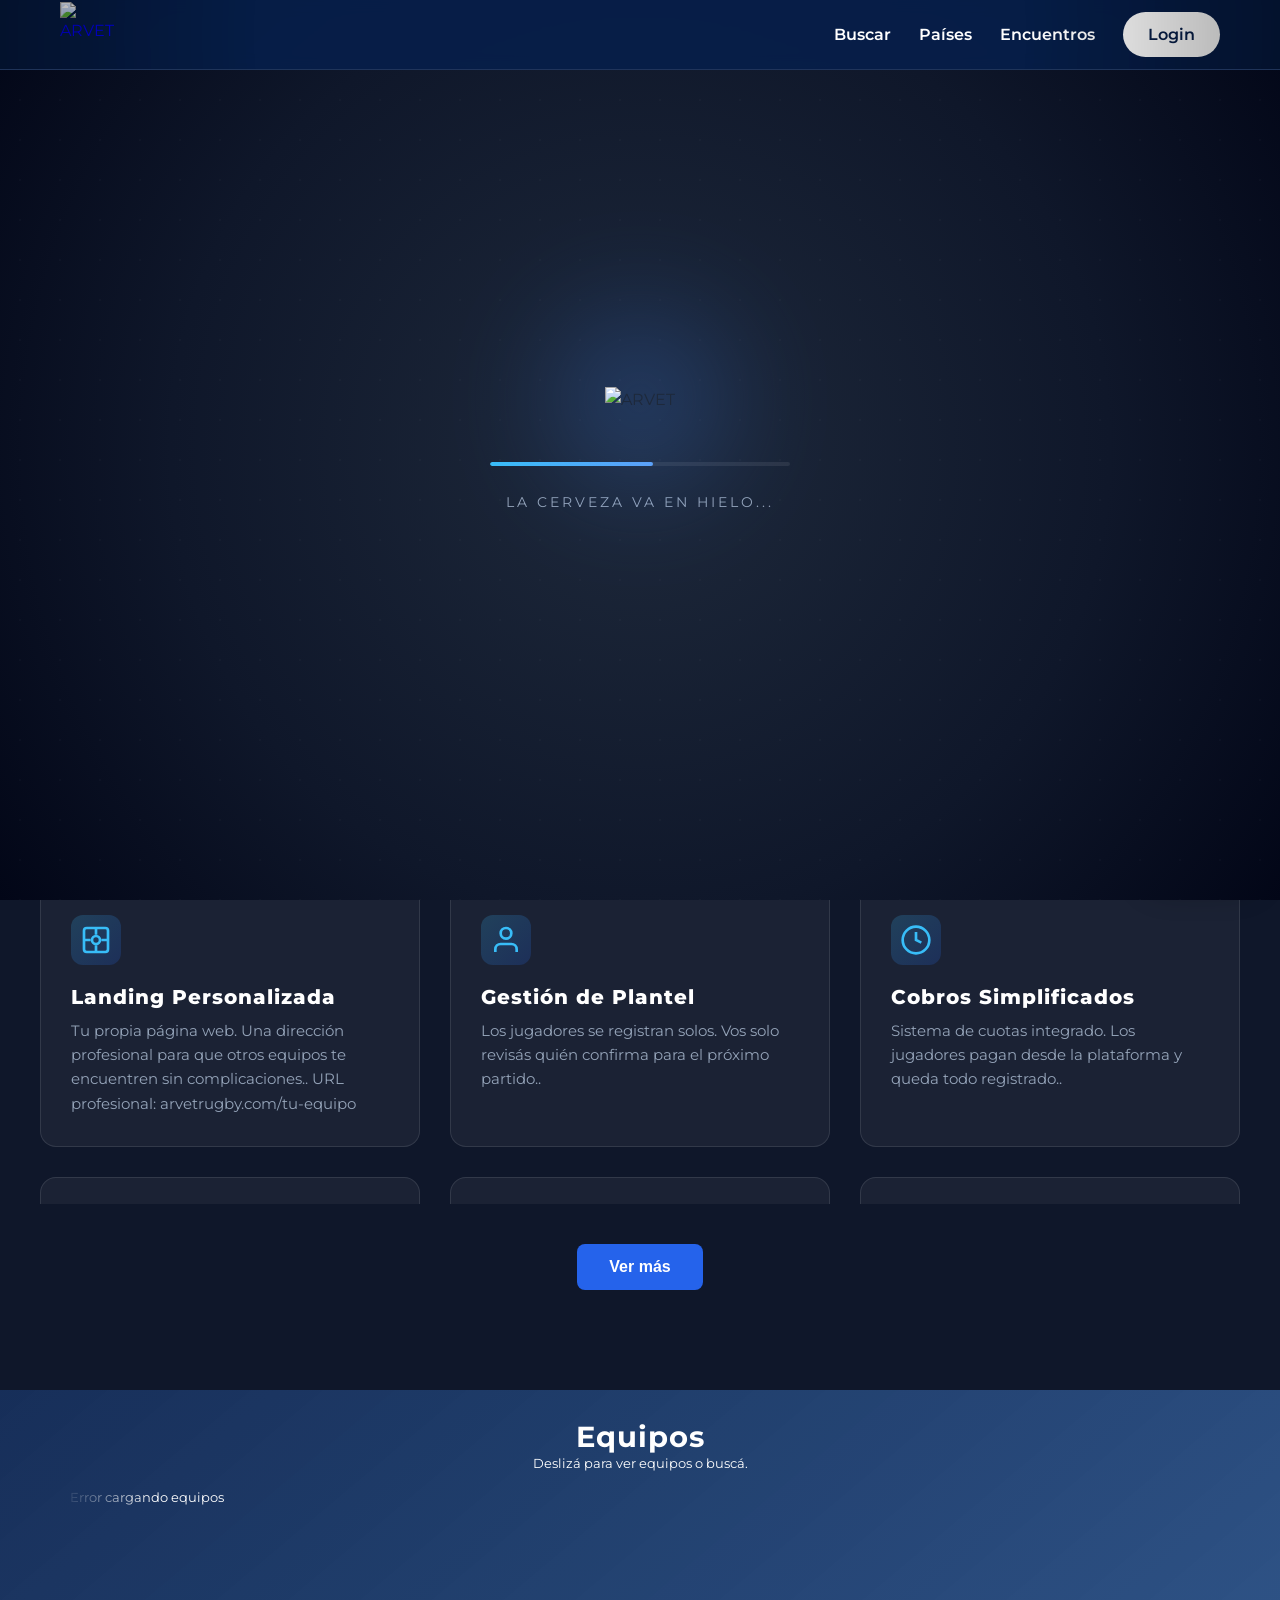
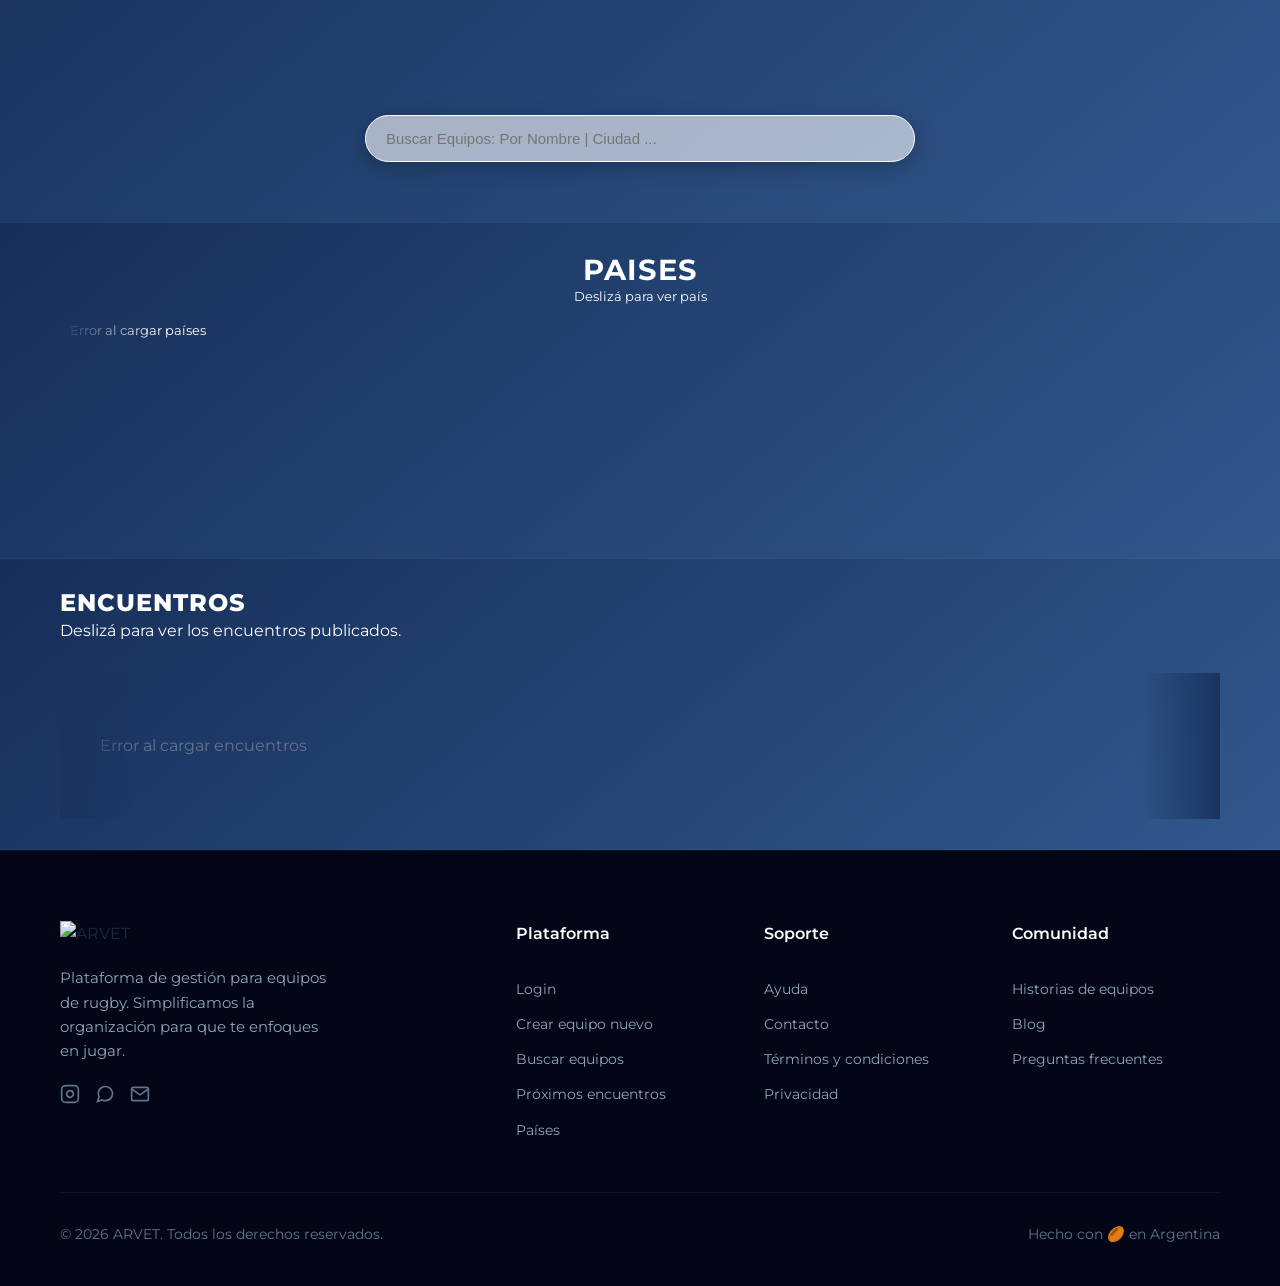
==== index.html @ d2e0e2ad "Update index.html" ====
<!DOCTYPE html>
<html lang="es">
<head>
    <meta charset="UTF-8">
    <meta name="viewport" content="width=device-width, initial-scale=1.0">
    
    <!-- SEO Básico -->
    <title>ARVET - Gestión Deportiva para Equipos de Rugby | Veteranos & Amateur</title>
    <meta name="description" content="Plataforma gratuita para gestionar equipos de rugby veteranos y amateur. Organizá tu plantel, cobrá cuotas, publicá encuentros y conectá con otros equipos. Creado por rugbiers, para rugbiers.">
    <meta name="keywords" content="rugby, equipos rugby, rugby veteranos, gestión deportiva, organización equipos, rugby amateur, ARVET, rugby argentina">
    <meta name="author" content="ARVET">
    <meta name="robots" content="index, follow">
    <link rel="canonical" href="https://arvetrugby.com/">
    
    <!-- Favicon -->
    <link rel="icon" type="image/png" href="images/ARVET.png">
    <link rel="apple-touch-icon" href="images/ARVET.png">
    
    <!-- Open Graph / WhatsApp / Facebook -->
    <meta property="og:type" content="website">
    <meta property="og:url" content="https://arvetrugby.com/">
    <meta property="og:title" content="ARVET - Gestión Deportiva para Equipos de Rugby">
    <meta property="og:description" content="Plataforma gratuita para gestionar equipos de rugby veteranos y amateur. Organizá tu plantel, cobrá cuotas, publicá encuentros y conectá con otros equipos.">
    <meta property="og:image" content="https://arvetrugby.com/images/ARVET.png">
    <meta property="og:image:width" content="1200">
    <meta property="og:image:height" content="630">
    <meta property="og:image:alt" content="Logo ARVET - Plataforma de gestión deportiva">
    <meta property="og:site_name" content="ARVET">
    <meta property="og:locale" content="es_AR">
    
    <!-- Twitter Card -->
    <meta name="twitter:card" content="summary_large_image">
    <meta name="twitter:url" content="https://arvetrugby.com/">
    <meta name="twitter:title" content="ARVET - Gestión Deportiva para Equipos de Rugby">
    <meta name="twitter:description" content="Plataforma gratuita para gestionar equipos de rugby veteranos y amateur. Organizá tu plantel, cobrá cuotas, publicá encuentros.">
    <meta name="twitter:image" content="https://arvetrugby.com/images/ARVET.png">
    
    <!-- WhatsApp específico (usa Open Graph) -->
    <meta property="og:image:secure_url" content="https://arvetrugby.com/images/ARVET.png">
    
    <!-- Fonts -->
    <link rel="preconnect" href="https://fonts.googleapis.com">
    <link rel="preconnect" href="https://fonts.gstatic.com" crossorigin>
    <link href="https://fonts.googleapis.com/css2?family=Georama:wdth,wght@75..100,400;75..100,600;75..100,700;75..100,800&display=swap" rel="stylesheet">
    <link href="https://fonts.googleapis.com/css2?family=Montserrat:ital,wght@0,100..900;1,100..900&display=swap" rel="stylesheet">
    
    <!-- Styles -->
    <link rel="stylesheet" href="css/styles.css">
    
    <!-- Structured Data / Schema.org para SEO -->
    <script type="application/ld+json">
    {
        "@context": "https://schema.org",
        "@type": "WebSite",
        "name": "ARVET",
        "url": "https://arvetrugby.com/",
        "description": "Plataforma de gestión deportiva para equipos de rugby veteranos y amateur",
        "potentialAction": {
            "@type": "SearchAction",
            "target": "https://arvetrugby.com/?search={search_term_string}",
            "query-input": "required name=search_term_string"
        }
    }
    </script>
    
    <script type="application/ld+json">
    {
        "@context": "https://schema.org",
        "@type": "Organization",
        "name": "ARVET",
        "url": "https://arvetrugby.com/",
        "logo": "https://arvetrugby.com/images/ARVET.png",
        "description": "Plataforma gratuita para gestionar equipos de rugby veteranos y amateur",
        "sameAs": [
            "https://instagram.com/arvet_argentina"
        ],
        "contactPoint": {
            "@type": "ContactPoint",
            "telephone": "+54-294-469-6448",
            "contactType": "customer support",
            "availableLanguage": "Spanish"
        }
    }
    </script>
    <!-- LOADING SCREEN -->
    <div id="loadingScreen" style="
        position:fixed;
        top:0;
        left:0;
        width:100%;
        height:100%;
        background: radial-gradient(circle at center,#1e293b 0%,#0f172a 60%,#020617 100%);
        display:flex;
        flex-direction:column;
        align-items:center;
        justify-content:center;
        z-index:9999;
        overflow:hidden;
        transition:opacity .6s ease, visibility .6s ease;
    ">
        <div class="loading-particles"></div>
        <div style="position:relative;margin-bottom:50px;">
            <img id="loadingLogo" src="images/ARVET.png" alt="ARVET" style="
                width:200px;
                height:auto;
                position:relative;
                z-index:2;
                opacity:0;
                animation:logoFloat 4s ease-in-out infinite 1.4s;
            ">
            <div class="logo-glow"></div>
        </div>
        <div style="
            width:300px;
            height:4px;
            background:rgba(255,255,255,0.08);
            border-radius:10px;
            overflow:hidden;
            margin-bottom:25px;
        ">
            <div id="progressBar" style="
                width:0%;
                height:100%;
                background:linear-gradient(90deg,#38bdf8,#60a5fa,#38bdf8);
                background-size:200% 100%;
                border-radius:10px;
                animation:progressGlow 2s linear infinite;
                transition:width .4s ease;
            "></div>
        </div>
        <p id="loadingText" style="
            color:#94a3b8;
            font-size:14px;
            letter-spacing:3px;
            text-transform:uppercase;
            margin:0;
            animation:textPulse 2s ease-in-out infinite;
        ">Alistando los botines...</p>
    </div>
<style>
    /* ===== ANIMACIONES LOADING (mantener igual) ===== */
    .loading-particles {
        position:absolute;
        width:100%;
        height:100%;
        background-image: radial-gradient(rgba(255,255,255,0.05) 1px, transparent 1px);
        background-size:40px 40px;
        animation:particlesMove 20s linear infinite;
        opacity:.4;
    }
    .logo-glow {
        position:absolute;
        top:50%;
        left:50%;
        transform:translate(-50%,-50%);
        width:220px;
        height:220px;
        background:radial-gradient(circle,#3b82f6 0%,transparent 70%);
        filter:blur(60px);
        opacity:.45;
        animation:glowPulse 3s ease-in-out infinite;
    }
    @keyframes logoIntro {
        0% { opacity:0; transform:scale(.6); filter:blur(10px); }
        60% { opacity:1; transform:scale(1.05); filter:blur(0); }
        100% { transform:scale(1); }
    }
    @keyframes logoFloat {
        0%,100% { transform:translateY(0) }
        50% { transform:translateY(-8px) }
    }
    @keyframes glowPulse {
        0%,100% { opacity:.35; transform:translate(-50%,-50%) scale(1) }
        50% { opacity:.65; transform:translate(-50%,-50%) scale(1.1) }
    }
    @keyframes progressGlow {
        0% { background-position:200% 0 }
        100% { background-position:-200% 0 }
    }
    @keyframes textPulse {
        0%,100% { opacity:.6 }
        50% { opacity:1 }
    }
    @keyframes particlesMove {
        0% { transform:translateY(0) }
        100% { transform:translateY(-200px) }
    }
    .loading-hidden {
        opacity:0!important;
        visibility:hidden!important;
        pointer-events:none;
    }
    @media(max-width:768px) {
        #loadingLogo { width:160px!important; }
        .logo-glow { width:180px; height:180px; }
    }


          
    /* ===== HERO CONTAINER (solo el layout, sin tocar el fondo) ===== */
    .hero-container {
        position: relative;
        z-index: 2;
        max-width: 1200px;
        margin: 0 auto;
        padding: 20px 20px;
        display: grid;
        grid-template-columns: 1fr 1fr;
        gap: 60px;
        align-items: center;
    }
    
    .hero {
        padding: 0px 0 !important; 
    }

    /* ===== CONTENIDO DEL HERO ===== */
    .hero-content h1 {
        font-size: 3.5rem;
        font-weight: 800;
        line-height: 1.1;
        margin-bottom: 20px;
        color: #fff;
    }
    .hero-content h1 span {
        color: #38bdf8;
        display: block;
    }
    .hero-subtitle {
        font-size: 1.01rem;
        color: #94a3b8;
        margin-bottom: 30px;
        line-height: 1.6;
    }
    .hero-badge {
        display: inline-flex;
        align-items: center;
        gap: 8px;
        background: rgba(56, 189, 248, 0.1);
        border: 1px solid rgba(56, 189, 248, 0.3);
        color: #38bdf8;
        padding: 8px 16px;
        border-radius: 50px;
        font-size: 0.875rem;
        font-weight: 600;
        margin-bottom: 30px;
    }
    .hero-cta {
        display: flex;
        gap: 15px;
        flex-wrap: wrap;
        margin-bottom: 40px;
    }
    .btn-primary-large {
        background: linear-gradient(135deg, #38bdf8 0%, #2563eb 100%);
        color: white;
        padding: 16px 32px;
        border-radius: 12px;
        font-weight: 700;
        font-size: 1.1rem;
        text-decoration: none;
        display: inline-flex;
        align-items: center;
        gap: 10px;
        transition: all 0.3s ease;
        box-shadow: 0 10px 30px rgba(56, 189, 248, 0.3);
    }
    .btn-primary-large:hover {
        transform: translateY(-2px);
        box-shadow: 0 15px 40px rgba(56, 189, 248, 0.4);
    }
    .btn-secondary-large {
        background: rgba(255, 255, 255, 0.1);
        color: white;
        padding: 16px 32px;
        border-radius: 12px;
        font-weight: 600;
        font-size: 1.1rem;
        text-decoration: none;
        display: inline-flex;
        align-items: center;
        gap: 10px;
        border: 1px solid rgba(255, 255, 255, 0.2);
        transition: all 0.3s ease;
    }
    .btn-secondary-large:hover {
        background: rgba(255, 255, 255, 0.2);
        border-color: rgba(255, 255, 255, 0.3);
    }
    .hero-trust {
        display: flex;
        align-items: center;
        gap: 20px;
        color: #cbd5e1;
        font-size: 0.9rem;
    }

    /* ===== PREVIEW CARD ===== */
    .hero-preview {
        position: relative;
    }
    .preview-card {
        background: rgba(255, 255, 255, 0.1);
        backdrop-filter: blur(10px);
        border: 1px solid rgba(255, 255, 255, 0.2);
        border-radius: 20px;
        padding: 30px;
        transform: perspective(1000px) rotateY(-5deg) rotateX(5deg);
        transition: transform 0.3s ease;
    }
    .preview-card:hover {
        transform: perspective(1000px) rotateY(0deg) rotateX(0deg);
    }
    .preview-header {
        display: flex;
        align-items: center;
        gap: 15px;
        margin-bottom: 25px;
        padding-bottom: 20px;
        border-bottom: 1px solid rgba(255, 255, 255, 0.1);
    }
    .preview-logo {
        width: 60px;
        height: 60px;
        background: linear-gradient(135deg, #38bdf8 0%, #2563eb 100%);
        border-radius: 12px;
        display: flex;
        align-items: center;
        justify-content: center;
        color: white;
        font-weight: 800;
        font-size: 1.5rem;
    }
    .preview-title h3 {
        color: white;
        margin: 0;
        font-size: 1.2rem;
    }
    .preview-title p {
        color: #94a3b8;
        margin: 5px 0 0 0;
        font-size: 0.9rem;
    }
    .preview-features {
        display: flex;
        flex-direction: column;
        gap: 12px;
    }
    .preview-feature {
        display: flex;
        align-items: center;
        gap: 12px;
        color: #e2e8f0;
        font-size: 0.95rem;
    }
    .feature-icon {
        width: 24px;
        height: 24px;
        background: rgba(56, 189, 248, 0.2);
        border-radius: 6px;
        display: flex;
        align-items: center;
        justify-content: center;
        color: #38bdf8;
        font-size: 0.8rem;
    }
    .preview-url {
        margin-top: 20px;
        padding: 12px;
        background: rgba(0, 0, 0, 0.3);
        border-radius: 8px;
        font-family: monospace;
        color: #38bdf8;
        font-size: 0.85rem;
        text-align: center;
    }

    /* ===== FEATURES SECTION ===== */
    .features-section {
        background: #0f172a;
        padding: 100px 20px;
    }
    .features-container {
        max-width: 1200px;
        margin: 0 auto;
    }
    .section-header {
        text-align: center;
        margin-bottom: 60px;
    }
    .section-header h2 {
        color: white;
        font-size: 2.5rem;
        margin-bottom: 15px;
    }
    .section-header p {
        color: #94a3b8;
        font-size: 1.2rem;
        max-width: 600px;
        margin: 0 auto;
    }
    
    /* ===== FEATURES GRID CON EXPANSIÓN ===== */
    .features-grid {
        display: grid;
        grid-template-columns: repeat(auto-fit, minmax(300px, 1fr));
        gap: 30px;
        
        /* Inicia colapsado */
        max-height: 320px; /* Muestra solo 1 fila aprox */
        overflow: hidden;
        opacity: 1;
        
        transition: max-height 0.6s ease, padding 0.3s ease, margin 0.3s ease;
    }

    /* CUANDO ESTÁ ABIERTO */
    .features-grid.open {
        max-height: 1200px; /* Suficiente para mostrar todo */
    }

    .feature-card {
        background: rgba(255, 255, 255, 0.05);
        border: 1px solid rgba(255, 255, 255, 0.1);
        border-radius: 16px;
        padding: 30px;
        transition: all 0.3s ease;
    }
    .feature-card:hover {
        background: rgba(255, 255, 255, 0.08);
        border-color: rgba(56, 189, 248, 0.3);
        transform: translateY(-5px);
    }
    .feature-card-icon {
        width: 50px;
        height: 50px;
        background: linear-gradient(135deg, rgba(56, 189, 248, 0.2) 0%, rgba(37, 99, 235, 0.2) 100%);
        border-radius: 12px;
        display: flex;
        align-items: center;
        justify-content: center;
        font-size: 1.5rem;
        margin-bottom: 20px;
    }
    .feature-card h3 {
        color: white;
        margin: 0 0 10px 0;
        font-size: 1.25rem;
    }
    .feature-card p {
        color: #94a3b8;
        margin: 0;
        line-height: 1.6;
        font-size: 0.95rem;
    }

    /* ===== BOTÓN TOGGLE ===== */
    .features-toggle {
        text-align: center;
        margin-top: 40px;
    }

    #toggleFeatures {
        background: #2563eb;
        color: white;
        border: none;
        padding: 14px 32px;
        border-radius: 8px;
        cursor: pointer;
        font-weight: 600;
        font-size: 1rem;
        transition: all 0.25s ease;
    }

    #toggleFeatures:hover {
        transform: translateY(-2px);
        box-shadow: 0 8px 20px rgba(0, 0, 0, 0.15);
        background: #1d4ed8;
    }

    #toggleFeatures:active {
        transform: translateY(0);
        box-shadow: 0 3px 10px rgba(0, 0, 0, 0.15);
    }

    /* ===== RESPONSIVE ===== */
    @media (max-width: 968px) {
        .hero-container {
            grid-template-columns: 1fr;
            text-align: center;
            gap: 40px;
        }
        .hero-content h1 {
            font-size: 2.5rem;
        }
        .hero-cta {
            justify-content: center;
        }
        .hero-trust {
            justify-content: center;
        }
        .preview-card {
            transform: none;
            max-width: 400px;
            margin: 0 auto;
        }
        .features-grid {
            max-height: 640px; /* 2 filas en móvil */
        }
        .features-grid.open {
            max-height: 2000px;
        }
    }

    .feature-card-icon svg {
    width: 32px;
    height: 32px;
    stroke: #38bdf8;
}

    .equipos-slider,
.paises-slider {
    
    /* Scrollbar visible solo en desktop */
    scrollbar-width: thin;
    scrollbar-color: #007bff #f1f1f199;
}

/* Webkit scrollbar */
.equipos-slider::-webkit-scrollbar,
.paises-slider::-webkit-scrollbar {
    height: 8px;
}

.equipos-slider::-webkit-scrollbar-track,
.paises-slider::-webkit-scrollbar-track {
    background: #f1f1f1;
    border-radius: 4px;
}

.equipos-slider::-webkit-scrollbar-thumb,
.paises-slider::-webkit-scrollbar-thumb {
    background: #007bff;
    border-radius: 4px;
}

/* En móvil: scrollbar nativo del sistema */
@media (max-width: 768px) {
    .equipos-slider,
    .paises-slider {
        scrollbar-width: none;
    }
    
    .equipos-slider::-webkit-scrollbar,
    .paises-slider::-webkit-scrollbar {
        display: none;
    }
}

    .jugadores-badge {
    display: inline-flex;
    align-items: center;
    gap: 4px;
    background: rgba(0, 123, 255, 0.1);
    color: #007bff;
    padding: 4px 10px;
    border-radius: 0px;
    font-size: 12px;
    font-weight: 600;
    margin-top: 8px;
    transition: all 0.3s ease;
}

.jugadores-icono {
    font-size: 14px;
}

.jugadores-numero {
    font-weight: 700;
    min-width: 18px;
    text-align: center;
}

/* Variante: si querés que se vea más como un "chip" */
.equipo-card-slider .jugadores-badge {
    position: absolute;
    top: 45px;
    left: 0px;
    background: rgba(0, 0, 0, 0.1);
    color: white;
    backdrop-filter: blur(4px);
}

/* Animación al cargar */
@keyframes fadeIn {
    from { opacity: 0; transform: translateY(5px); }
    to { opacity: 1; transform: translateY(0); }
}

.jugadores-badge {
    animation: fadeIn 0.3s ease;
}
/* ===== BOTÓN STICKY ===== */
#btnCrearEquipoSticky {
    position: fixed;
    top: 70px;
    left: 0;
    right: 0;
    width: 100%;
    max-width: 100%;
    border-radius: 0;

    display: flex;
    justify-content: center;
    align-items: center;

    padding: 4px 20px;

    z-index: 100;
    transform: translateY(-100%);
    opacity: 0;
    transition: all 0.3s ease;

    box-shadow: 0 4px 20px rgba(56, 189, 248, 0.3);
}

/* Visible cuando hace scroll */
#btnCrearEquipoSticky.visible {
    transform: translateY(0);
    opacity: 1;
}

/* ===== CONTENIDO INTERNO (NUEVO) ===== */
.btn-content {
    display: flex;
    align-items: center;
    justify-content: center;
    gap: 10px;
    width: 100%;
    max-width: 320px;
}

/* Texto */
.btn-text {
    font-size: 0.95rem;
    font-weight: 600;
    white-space: nowrap;
}

/* Flecha */
.icono-flecha {
    display: flex;
    align-items: center;
    justify-content: center;
    height: 20px;
    animation: bounceRight 1.5s infinite;
}

.icono-flecha svg {
    width: 18px;
    height: 18px;
    display: block;
}

/* Animación más sutil */
@keyframes bounceRight {
    0%, 100% { transform: translateX(0); }
    50% { transform: translateX(3px); }
}

/* ===== HERO (IMPORTANTE: mantener esto) ===== */
.hero-cta #btnCrearEquipoSticky {
    position: relative;
    top: auto;
    left: auto;
    right: auto;
    width: auto;
    border-radius: 12px;
    transform: none;
    opacity: 1;
    box-shadow: 0 10px 30px rgba(56, 189, 248, 0.3);
}

/* Ocultar botón del hero cuando aparece sticky */
#btnCrearEquipoSticky.visible-en-hero {
    display: none;
}
    .footer {
    background: #020617;
    padding: 60px 20px 30px;
    border-top: 1px solid rgba(255, 255, 255, 0.05);
}

.footer-content {
    display: grid;
    grid-template-columns: 2fr 1fr 1fr 1fr;
    gap: 40px;
    max-width: 1200px;
    margin: 0 auto 50px;
}

.footer-brand img {
    height: 40px;
    margin-bottom: 20px;
}

.footer-brand p {
    color: #94a3b8;
    font-size: 0.95rem;
    line-height: 1.6;
    margin-bottom: 20px;
    max-width: 280px;
}

.footer-social {
    display: flex;
    gap: 15px;
}

.footer-social a {
    color: #64748b;
    transition: color 0.3s ease;
}

.footer-social a:hover {
    color: #38bdf8;
}

.footer-links h4 {
    color: white;
    font-size: 1rem;
    margin-bottom: 20px;
    font-weight: 600;
}

.footer-links {
    display: flex;
    flex-direction: column;
    gap: 12px;
}

.footer-links a {
    color: #94a3b8;
    text-decoration: none;
    font-size: 0.9rem;
    transition: color 0.3s ease;
}

.footer-links a:hover {
    color: #38bdf8;
}

.footer-bottom {
    border-top: 1px solid rgba(255, 255, 255, 0.05);
    padding-top: 30px;
    display: flex;
    justify-content: space-between;
    align-items: center;
    max-width: 1200px;
    margin: 0 auto;
}

.footer-bottom p {
    color: #64748b;
    font-size: 0.9rem;
}

.footer-made {
    display: flex;
    align-items: center;
    gap: 8px;
}

@media (max-width: 768px) {
    .footer-content {
        grid-template-columns: 1fr 1fr;
        gap: 30px;
    }
    
    .footer-brand {
        grid-column: 1 / -1;
    }
    
    .footer-bottom {
        flex-direction: column;
        gap: 10px;
        text-align: center;
    }
}

 
/* Wrapper con sombras - FUERA del slider, color del body */
.slider-wrapper {
    position: relative;
    margin-top: 30px;
}

.slider-wrapper::before,
.slider-wrapper::after {
    content: '';
    position: absolute;
    top: 0;
    bottom: 0;
    width: 80px;
    pointer-events: none;
    z-index: 10;
}

/* Color del fondo de la sección (#1a335f) */
.slider-wrapper::before {
    left: 0;
    background: linear-gradient(to right, #1a335f 0%, transparent 100%);
}

.slider-wrapper::after {
    right: 0;
    background: linear-gradient(to left, #1a335f 0%, transparent 100%);
}

/* Slider - igual que equipos/países */
.encuentros-slider {
    display: flex;
    gap: 20px;
    overflow-x: auto;
    scroll-snap-type: x mandatory;
    scroll-behavior: smooth;
    padding: 20px 0;
    scrollbar-width: thin;
    scrollbar-color: #007bff #f1f1f199;
}

.encuentros-slider::-webkit-scrollbar {
    height: 8px;
}

.encuentros-slider::-webkit-scrollbar-track {
    background: #1e293b;
    border-radius: 4px;
}

.encuentros-slider::-webkit-scrollbar-thumb {
    background: #38bdf8;
    border-radius: 4px;
}

/* Mobile */
@media (max-width: 768px) {
    .encuentros-slider {
        scrollbar-width: none;
        padding: 20px;
    }
    
    .encuentros-slider::-webkit-scrollbar {
        display: none;
    }
    
    .slider-wrapper::before,
    .slider-wrapper::after {
        width: 40px;
    }
}

/* Cards */
.encuentro-slide {
    flex: 0 0 auto;
    scroll-snap-align: start;
    width: 260px;
    border-radius: 16px;
    overflow: hidden;
    cursor: pointer;
    transition: transform 0.3s ease;
    background: #1e293b;
}

.encuentro-slide:hover {
    transform: translateY(-5px);
}

.encuentro-slide img {
    width: 100%;
    height: auto;
  
    object-fit: contain;
    background: linear-gradient(135deg, #0f172a 0%, #1e293b 100%);
    display: block;
}

.encuentro-slide-fallback {
    width: 100%;
    height: 300px;
    display: flex;
    align-items: center;
    justify-content: center;
    font-size: 4rem;
    background: linear-gradient(135deg, #1e293b 0%, #0f172a 100%);
}

.encuentro-slide-info {
    padding: 16px;
    background: rgba(30, 41, 59, 0.95);
}

.encuentro-slide-titulo {
    font-size: 1rem;
    font-weight: 600;
    color: #fff;
    margin: 0 0 6px 0;
    white-space: nowrap;
    overflow: hidden;
    text-overflow: ellipsis;
}

.encuentro-slide-org {
    font-size: 0.85rem;
    color: #64748b;
}

    /* ===== FAB CREAR EQUIPO ===== */
#fabCrearEquipo {
    position: fixed;
    bottom: 20px;
    right: 20px;
    background: linear-gradient(135deg, #38bdf8, #2563eb);
    color: white;
    border-radius: 50px;
    padding: 14px 14px;
    display: flex;
    align-items: center;
    gap: 10px;
    font-weight: 700;
    font-size: 14px;
    text-decoration: none;
    box-shadow: 0 10px 30px rgba(0,0,0,0.3);
    z-index: 999;
    transition: all 0.3s ease;
}

/* Icono + */
.fab-icon {
    font-size: 28px;
    line-height: 0;
}

/* Texto animado */
.fab-text {
    white-space: nowrap;
    overflow: hidden;
    max-width: 0;
    opacity: 0;
    transition: all 0.4s ease;
}

/* Cuando se expande */
#fabCrearEquipo.expand .fab-text {
    max-width: 100px;
    opacity: 1;
}

/* Hover (desktop) */
#fabCrearEquipo:hover {
    transform: translateY(-3px) scale(1.05);
}

/* Mobile ajustes */
@media (max-width: 768px) {
    #fabCrearEquipo {
        bottom: 16px;
        right: 16px;
    }
}

    /* ===== MODAL ===== */
.modal-overlay {
    position: fixed;
    top: 0;
    left: 0;
    width: 100%;
    height: 100%;

    background: rgba(0,0,0,0.75);
    backdrop-filter: blur(4px);

    display: flex;
    align-items: center;
    justify-content: center;

    opacity: 0;
    visibility: hidden;
    transition: all 0.3s ease;

    z-index: 9999;
}

.modal-overlay.active {
    opacity: 1;
    visibility: visible;
}

.modal-content {
    background: #0f172a;
    padding: 30px;
    border-radius: 16px;
    max-width: 500px;
    width: 90%;
    color: white;
    position: relative;
    text-align: center;
}

.modal-close {
    position: absolute;
    top: 12px;
    right: 16px;
    cursor: pointer;
    font-size: 18px;
    color: #94a3b8;
}

.modal-close:hover {
    color: white;
}

.modal-content h3 {
    margin-bottom: 15px;
}

.modal-content p {
    color: #cbd5e1;
    line-height: 1.5;
    margin-bottom: 20px;
}

/* BOTÓN WHATSAPP (sin icono como pediste) */
.btn-whatsapp {
    display: inline-block;
    background: #25D366;
    color: white;
    padding: 12px 20px;
    border-radius: 8px;
    text-decoration: none;
    font-weight: 600;
}
</style>
    <script>
(function() {
    const LOADER_CONFIG = {
        minDuration: 3500,
        maxDuration: 8000,
        textChangeInterval: 900
    };

    const loadingScreen = document.getElementById('loadingScreen');
    const progressBar = document.getElementById('progressBar');
    const loadingText = document.getElementById('loadingText');
    const logo = document.getElementById('loadingLogo');

    // TEXTOS QUE VAN CAMBIANDO
    const textos = [
        'Alistando los botines...',
        'Preparando el scrum...',
        'La cerveza en hielo...',
        'Inflando la pelota...',
        '¡Listo para jugar!'
    ];

    let startTime = Date.now();
    let progress = 0;
    let textIndex = 0;
    let resourcesLoaded = false;
    let logoLoaded = false;

    if (logo.complete) {
        logo.style.opacity = '1';
        logoLoaded = true;
    } else {
        logo.onload = () => { logo.style.opacity = '1'; logoLoaded = true; };
        logo.onerror = () => { logo.style.display = 'none'; logoLoaded = true; };
    }

    function animate() {
        const elapsed = Date.now() - startTime;
        progress = Math.min((elapsed / LOADER_CONFIG.minDuration) * 90, 90);
        progressBar.style.width = progress + '%';

        const newIndex = Math.min(Math.floor(elapsed / LOADER_CONFIG.textChangeInterval), textos.length - 1);
        if (newIndex !== textIndex) {
            textIndex = newIndex;
            loadingText.textContent = textos[textIndex];
        }

        if (elapsed < LOADER_CONFIG.minDuration || !resourcesLoaded || !logoLoaded) {
            requestAnimationFrame(animate);
        } else {
            finish();
        }
    }

    function finish() {
        progressBar.style.width = '100%';
        setTimeout(() => {
            loadingScreen.classList.add('loading-hidden');
            setTimeout(() => loadingScreen.remove(), 600);
        }, 400);
    }

    if (document.readyState === 'complete') resourcesLoaded = true;
    else window.addEventListener('load', () => resourcesLoaded = true);
    
    setTimeout(() => { resourcesLoaded = true; logoLoaded = true; }, LOADER_CONFIG.maxDuration);

    animate();
})();
</script>
</head>
<body>
   
    <nav class="navbar">
        <div class="container">
            <a href="index.html" class="logo">
                <img src="images/ARVET.png" alt="ARVET">
            </a>
            <div class="nav-links">
                <a href="#buscador">Buscar</a>
                <a href="#paises">Países</a>
                <a href="#partidos">Encuentros</a>
                <a href="login.html" class="btn-login">Login</a>
            </div>
        </div>
    </nav>
<!-- HERO SECTION REDISEÑADA -->
    <section class="hero">
        <div class="hero-container">
            <div class="hero-content">
                <div class="hero-badge">
                    <span>Creado por rugbiers, para rugbiers.</span>
                </div>
                <h1>
                    Tu equipo existe.
                    <span>Que el mundo lo sepa.</span>
                </h1>
                <p class="hero-subtitle">
                    Organizar un equipo de veteranos tiene sus complicaciones. 
                    Los grupos de WhatsApp interminables, las cuotas que no se pagan, los partidos que cuestan armar. 
                    ARVET nació porque nosotros también pasamos por eso.
                </p>
                <div class="hero-cta">
                    <a href="registro.html" class="btn-primary-large" id="btnCrearEquipoSticky">
    <span class="btn-content">
        <span class="btn-text">Sumate! Crear equipo</span>
        <span class="icono-flecha">
            <svg viewBox="0 0 24 24" fill="none" stroke="currentColor" stroke-width="2.5" stroke-linecap="round" stroke-linejoin="round">
                <path d="M5 12h14M12 5l7 7-7 7"/>
            </svg>
        </span>
    </span>
</a>
                    <a href="#como-funciona" class="btn-secondary-large">
                        Mirá las soluciones
                    </a>
                </div>
                <div class="hero-trust">
                    <div class="hero-trust-icons">
                        <div class="trust-avatar" id="contadorEquipos">0</div>
                           
                    </div>
                    <span>equipos ya están usando ARVET</span>
                </div>
            </div>

            <div class="hero-preview">
                <div class="preview-card">
                    <div class="preview-header">
                        <div class="preview-logo">TC</div>
                        <div class="preview-title">
                            <h3>Tigres RC</h3>
                            <p>Veteranos - Buenos Aires</p>
                        </div>
                    </div>
                    <div class="preview-features">
                        <div class="preview-feature">
                            <div class="feature-icon">
                                <svg viewBox="0 0 24 24" width="16" height="16" fill="white">
                                    <path d="M12 2a10 10 0 100 20 10 10 0 000-20zm7.93 9h-3.01a15.6 15.6 0 00-1.38-5.01A8.02 8.02 0 0119.93 11zM12 4c1.5 1.83 2.44 4.18 2.73 7H9.27C9.56 8.18 10.5 5.83 12 4zM4.07 13h3.01c.28 1.79.8 3.46 1.52 4.88A8.01 8.01 0 014.07 13zm3.01-2H4.07a8.01 8.01 0 014.52-4.88A15.6 15.6 0 007.08 11zm4.92 9c-1.5-1.83-2.44-4.18-2.73-7h5.46c-.29 2.82-1.23 5.17-2.73 7zm3.4-2.12A15.6 15.6 0 0016.92 13h3.01a8.01 8.01 0 01-4.53 4.88z"/>
                                </svg>
                            </div>
                            <span>Página web propia: arvetrugby.com/tigresrc</span>
                        </div>
                        <div class="preview-feature">
                            <div class="feature-icon">
                                <svg viewBox="0 0 24 24" width="16" height="16" fill="white">
                                    <path d="M16 11c1.66 0 2.99-1.34 2.99-3S17.66 5 16 5s-3 1.34-3 3 1.34 3 3 3zm-8 0c1.66 0 2.99-1.34 2.99-3S9.66 5 8 5 5 6.34 5 8s1.34 3 3 3zm0 2c-2.33 0-7 1.17-7 3.5V19h14v-2.5C15 14.17 10.33 13 8 13zm8 0c-.29 0-.62.02-.97.05 1.16.84 1.97 1.98 1.97 3.45V19h6v-2.5c0-2.33-4.67-3.5-7-3.5z"/>
                                </svg>
                            </div>
                            <span>Plantel completo con fotos y datos</span>
                        </div>
                        <div class="preview-feature">
                            <div class="feature-icon">
                                <svg viewBox="0 0 24 24" width="16" height="16" fill="white">
                                    <path d="M2 4h20v16H2V4zm2 4v2h16V8H4zm0 4v4h6v-4H4z"/>
                                </svg>
                            </div>
                            <span>Cobros de cuotas o gastos grupales</span>
                        </div>
                        <div class="preview-feature">
                            <div class="feature-icon">
                                <svg viewBox="0 0 24 24" width="16" height="16" fill="white">
                                    <path d="M12 2c2 0 4 1 5 3s1 4 0 6-3 3-5 3-4-1-5-3-1-4 0-6 3-3 5-3zm0 12c3 0 8 2 8 5v3H4v-3c0-3 5-5 8-5z"/>
                                </svg>
                            </div>
                            <span>Encuentros automáticos con otros equipos</span>
                        </div>
                        <div class="preview-feature">
                            <div class="feature-icon">
                                <svg viewBox="0 0 24 24" width="16" height="16" fill="white">
                                    <path d="M7 2h10a2 2 0 012 2v16a2 2 0 01-2 2H7a2 2 0 01-2-2V4a2 2 0 012-2zm5 18a1.5 1.5 0 100-3 1.5 1.5 0 000 3z"/>
                                </svg>
                            </div>
                            <span>Comunicación directa WhatsApp</span>
                        </div>
                    </div>
                    <div class="preview-url">arvetrugby.com/tigresrc</div>
                </div>
            </div>
        </div>
    </section>

    <!-- FEATURES SECTION -->
<section class="features-section" id="como-funciona">
    <div class="features-container">
        <div class="section-header">
            <h2>Para que organizar no sea tan engorroso</h2>
        </div>
        
        <div class="features-grid" id="featuresGrid">
            <div class="feature-card">
                <div class="feature-card-icon">
                    <svg viewBox="0 0 24 24" fill="none" stroke="#38bdf8" stroke-width="2">
                        <rect x="3" y="3" width="18" height="18" rx="2"/>
                        <circle cx="12" cy="12" r="3"/>
                        <path d="M12 8V3M8 12H3M16 12h5M12 16v5"/>
                    </svg>
                </div>
                <h3>Landing Personalizada</h3>
                <p>Tu propia página web. Una dirección profesional para que otros equipos te encuentren sin complicaciones.. URL profesional: arvetrugby.com/tu-equipo</p>
            </div>
            
            <div class="feature-card">
                <div class="feature-card-icon">
                    <svg viewBox="0 0 24 24" fill="none" stroke="#38bdf8" stroke-width="2">
                        <path d="M20 21v-2a4 4 0 0 0-4-4H8a4 4 0 0 0-4 4v2"/>
                        <circle cx="12" cy="7" r="4"/>
                    </svg>
                </div>
                <h3>Gestión de Plantel</h3>
                <p>Los jugadores se registran solos. Vos solo revisás quién confirma para el próximo partido..</p>
            </div>
            
            <div class="feature-card">
                <div class="feature-card-icon">
                    <svg viewBox="0 0 24 24" fill="none" stroke="#38bdf8" stroke-width="2">
                        <circle cx="12" cy="12" r="10"/>
                        <path d="M12 6v6l4 2"/>
                    </svg>
                </div>
                <h3>Cobros Simplificados</h3>
                <p>Sistema de cuotas integrado. Los jugadores pagan desde la plataforma y queda todo registrado..</p>
            </div>
            
            <div class="feature-card">
                <div class="feature-card-icon">
                    <svg viewBox="0 0 24 24" fill="none" stroke="#38bdf8" stroke-width="2">
                        <path d="M6 9H4.5a2.5 2.5 0 0 1 0-5H6"/>
                        <path d="M18 9h1.5a2.5 2.5 0 0 0 0-5H18"/>
                        <path d="M4 22h16"/>
                        <path d="M10 14.66V17c0 .55-.47.98-.97 1.21C7.85 18.75 7 20.24 7 22"/>
                        <path d="M14 14.66V17c0 .55.47.98.97 1.21C16.15 18.75 17 20.24 17 22"/>
                        <path d="M18 2H6v7a6 6 0 0 0 12 0V2Z"/>
                    </svg>
                </div>
                <h3>Encuentros Automáticos</h3>
                <p>Publicás que querés jugar y llegan propuestas de otros equipos. Coordinás fecha, lugar y condiciones en un solo lugar..</p>
            </div>
            
            <div class="feature-card">
                <div class="feature-card-icon">
                    <svg viewBox="0 0 24 24" fill="none" stroke="#38bdf8" stroke-width="2">
                        <path d="M22 16.92v3a2 2 0 0 1-2.18 2 19.79 19.79 0 0 1-8.63-3.07 19.5 19.5 0 0 1-6-6 19.79 19.79 0 0 1-3.07-8.67A2 2 0 0 1 4.11 2h3a2 2 0 0 1 2 1.72 12.84 12.84 0 0 0 .7 2.81 2 2 0 0 1-.45 2.11L8.09 9.91a16 16 0 0 0 6 6l1.27-1.27a2 2 0 0 1 2.11-.45 12.84 12.84 0 0 0 2.81.7A2 2 0 0 1 22 16.92z"/>
                    </svg>
                </div>
                <h3>Comunicación Directa</h3>
                <p>Acceso directo a capitanes, managers y jugadores. Sin intermediarios..</p>
            </div>
            
            <div class="feature-card">
                <div class="feature-card-icon">
                    <svg viewBox="0 0 24 24" fill="none" stroke="#38bdf8" stroke-width="2">
                        <path d="M12 2v20M17 5H9.5a3.5 3.5 0 0 0 0 7h5a3.5 3.5 0 0 1 0 7H6"/>
                    </svg>
                </div>
                <h3>Gratuito</h3>
                <p>La plataforma es gratuita para equipos y jugadores. Sin suscripciones, sin comisiones, sin sorpresas.</p>
            </div>
        </div>
        
        <div class="features-toggle">
            <button id="toggleFeatures">Ver más</button>
        </div>
    </div>
</section>
    <!-- RESTO DEL CONTENIDO ORIGINAL -->
    <section id="buscador" class="buscador-section">
        <div class="container">
            <h2>Equipos</h2>
            <p>Deslizá para ver equipos o buscá.</p>
            <div class="equipos-slider" id="equiposSlider"></div>
            <div class="search-box">
                <input type="text" id="searchInput" placeholder="Buscar Equipos: Por Nombre | Ciudad ...">
            </div>
            <div id="searchResults" class="results-grid"></div>
            
        </div>
    </section>

    <!-- PAISES - Mismo diseño que Equipos, sin buscador -->
<section id="paises" class="buscador-section">
    <div class="container">
        <h2>PAISES</h2>
        <p>Deslizá para ver país</p>
        <div class="paises-slider" id="paisesGrid"></div>
    </div>
</section>
    
  <section id="partidos" class="partidos-section">
    <div class="container">
        <h2>ENCUENTROS</h2>
        <p>Deslizá para ver los encuentros publicados.</p>
        
        <!-- Wrapper fuera, con sombras del color del fondo -->
        <div class="slider-wrapper">
            <div id="encuentrosSlider" class="encuentros-slider"></div>
        </div>
    </div>
</section>


   <footer class="footer">
    <div class="container">
        <div class="footer-content">
            <div class="footer-brand">
                <img src="images/ARVET.png" alt="ARVET">
                <p>Plataforma de gestión para equipos de rugby. Simplificamos la organización para que te enfoques en jugar.</p>
                <div class="footer-social">
                    <a href="https://instagram.com/arvet_argentina" target="_blank" aria-label="Instagram">
    <svg viewBox="0 0 24 24" width="20" height="20" fill="none" stroke="currentColor" stroke-width="2">
        <rect x="2" y="2" width="20" height="20" rx="5" ry="5"/>
        <path d="M16 11.37A4 4 0 1 1 12.63 8 4 4 0 0 1 16 11.37z"/>
        <line x1="17.5" y1="6.5" x2="17.51" y2="6.5"/>
    </svg>
</a>

<a href="https://wa.me/5492944696448" target="_blank" aria-label="WhatsApp">
    <svg viewBox="0 0 24 24" width="20" height="20" fill="none" stroke="currentColor" stroke-width="2">
        <path d="M21 11.5a8.38 8.38 0 0 1-.9 3.8 8.5 8.5 0 0 1-7.6 4.7 8.38 8.38 0 0 1-3.8-.9L3 21l1.9-5.7a8.38 8.38 0 0 1-.9-3.8 8.5 8.5 0 0 1 4.7-7.6 8.38 8.38 0 0 1 3.8-.9h.5a8.48 8.48 0 0 1 8 8v.5z"/>
    </svg>
</a>

<a href="mailto:contacto@arvetrugby.com" aria-label="Email">
    <svg viewBox="0 0 24 24" width="20" height="20" fill="none" stroke="currentColor" stroke-width="2">
        <path d="M4 4h16c1.1 0 2 .9 2 2v12c0 1.1-.9 2-2 2H4c-1.1 0-2-.9-2-2V6c0-1.1.9-2 2-2z"/>
        <polyline points="22,6 12,13 2,6"/>
    </svg>
</a>
                </div>
            </div>
            
       <div class="footer-links">
    <h4>Plataforma</h4>

    <a href="login.html">Login</a>
    <a href="registro.html">Crear equipo nuevo</a>

    <a href="#buscador">Buscar equipos</a>
    <a href="#partidos">Próximos encuentros</a>
    <a href="#paises">Países</a>
</div>
            
           <div class="footer-links">
    <h4>Soporte</h4>

    <a href="#" onclick="event.preventDefault(); abrirModal('ayuda')">Ayuda</a>
    <a href="#" onclick="event.preventDefault(); abrirModal('contacto')">Contacto</a>
    <a href="#" onclick="event.preventDefault(); abrirModal('terminos')">Términos y condiciones</a>
    <a href="#" onclick="event.preventDefault(); abrirModal('privacidad')">Privacidad</a>
</div>
          <div class="footer-links">
    <h4>Comunidad</h4>

    <a href="#" onclick="event.preventDefault(); abrirModal('historias')">
        Historias de equipos
    </a>

    <a href="#" onclick="event.preventDefault(); abrirModal('blog')">
        Blog
    </a>

    <a href="#" onclick="event.preventDefault(); abrirModal('faq')">
        Preguntas frecuentes
    </a>
</div>
        </div>
        
        <div class="footer-bottom">
            <p>&copy; 2026 ARVET. Todos los derechos reservados.</p>
            <p class="footer-made">Hecho con 🏉 en Argentina</p>
        </div>
    </div>
</footer>
<a href="registro.html" id="fabCrearEquipo">
    <span class="fab-icon">+</span>
    <span class="fab-text">Sumate!</span>
</a>
    <div id="modalOverlay" class="modal-overlay">
    <div class="modal-content">
        <span class="modal-close" onclick="cerrarModal()">✕</span>
        <div id="modalBody"></div>
    </div>
</div>
    
    <script>
// Sticky button al hacer scroll
document.addEventListener('DOMContentLoaded', function() {
    const btn = document.getElementById('btnCrearEquipoSticky');
    const hero = document.querySelector('.hero');
    
    if (!btn || !hero) return;
    
    // Clonar el botón para ponerlo en el body (fuera del hero)
    const btnSticky = btn.cloneNode(true);
    btnSticky.id = 'btnCrearEquipoSticky';
    btnSticky.classList.remove('visible-en-hero');
    document.body.appendChild(btnSticky);
    
    // Ocultar el original del hero cuando scrolleamos
    btn.classList.add('visible-en-hero');
    
    window.addEventListener('scroll', function() {
        const heroBottom = hero.getBoundingClientRect().bottom;
        
        if (heroBottom < 100) {
            // Hero ya no se ve, mostrar sticky
            btnSticky.classList.add('visible');
        } else {
            // Hero visible, ocultar sticky
            btnSticky.classList.remove('visible');
        }
    });
});
    </script>

    <script src="js/app.js"></script>
<script>
async function cargarEncuentros() {
    const slider = document.getElementById('encuentrosSlider');
    if (!slider) return;
    
    try {
        const res = await fetch(`${API_URL}?action=getEncuentrosPublicos`);
        const data = await res.json();
        
        if (!data.success || !data.data?.length) {
            slider.innerHTML = '<p style="color:#64748b; padding:40px;">No hay encuentros publicados</p>';
            return;
        }
        
        slider.innerHTML = data.data.map(enc => `
            <div class="encuentro-slide" onclick="window.open('https://arvetrugby.com/preview.html?action=getEncuentroById&id=${enc.id}', '_blank')">
                ${enc.flyerUrl 
                    ? `<img src="${enc.flyerUrl}" alt="${enc.nombre}" loading="lazy" onerror="this.style.display='none'; this.parentElement.querySelector('.encuentro-slide-fallback').style.display='flex';">
                       <div class="encuentro-slide-fallback" style="display:none;">🏉</div>`
                    : `<div class="encuentro-slide-fallback">🏉</div>`
                }
                <div class="encuentro-slide-info">
                    <h4 class="encuentro-slide-titulo">${enc.nombre}</h4>
                    <p class="encuentro-slide-org">Organiza: ${enc.creadorNombre || 'Equipo'}</p>
                </div>
            </div>
        `).join('');
        
    } catch (err) {
        slider.innerHTML = '<p style="color:#64748b; padding:40px;">Error al cargar encuentros</p>';
    }
}

// Drag to scroll con mouse
let isDown = false;
let startX;
let scrollLeft;

document.addEventListener('DOMContentLoaded', () => {
    cargarEncuentros();
    
    const slider = document.getElementById('encuentrosSlider');
    if (!slider) return;
    
    slider.addEventListener('mousedown', (e) => {
        isDown = true;
        slider.style.cursor = 'grabbing';
        startX = e.pageX - slider.offsetLeft;
        scrollLeft = slider.scrollLeft;
    });
    
    slider.addEventListener('mouseleave', () => {
        isDown = false;
        slider.style.cursor = 'grab';
    });
    
    slider.addEventListener('mouseup', () => {
        isDown = false;
        slider.style.cursor = 'grab';
    });
    
    slider.addEventListener('mousemove', (e) => {
        if (!isDown) return;
        e.preventDefault();
        const x = e.pageX - slider.offsetLeft;
        const walk = (x - startX) * 2;
        slider.scrollLeft = scrollLeft - walk;
    });
});
</script>
  <script>
document.addEventListener("DOMContentLoaded", function () {
    const fab = document.getElementById("fabCrearEquipo");

    function mostrarTexto() {
        fab.classList.add("expand");

        setTimeout(() => {
            fab.classList.remove("expand");
        }, 2500); // cuánto dura visible
    }

    // Mostrar cada X segundos
    setInterval(mostrarTexto, 6000);

    // Mostrar una vez al inicio (delay)
    setTimeout(mostrarTexto, 2000);
});
</script>  
<script>
// ===== ANIMACIÓN DEL CONTADOR =====
function animarContador(elemento, valorFinal, duracion = 1500) {
    let inicio = 0;
    const incremento = valorFinal / (duracion / 16);

    function actualizar() {
        inicio += incremento;

        if (inicio < valorFinal) {
            elemento.textContent = Math.floor(inicio);
            requestAnimationFrame(actualizar);
        } else {
            elemento.textContent = valorFinal;
        }
    }

    actualizar();
}

// ===== SUMAR EQUIPOS DESDE PAISES =====
function contarEquiposDesdePaises() {
    const elementos = document.querySelectorAll('.pais-equipos');
    let total = 0;

    elementos.forEach(el => {
        const numero = parseInt(el.textContent.replace(/\D/g, ''));
        if (!isNaN(numero)) total += numero;
    });

    const contador = document.getElementById("contadorEquipos");

    if (contador && total > 0) {
        animarContador(contador, total, 1800);
    }
}

// ===== OBSERVAR CUANDO SE CARGAN LOS PAISES =====
document.addEventListener("DOMContentLoaded", () => {
    const contenedor = document.getElementById("paisesGrid");

    if (!contenedor) return;

    const observer = new MutationObserver(() => {
        const items = contenedor.querySelectorAll('.pais-equipos');

        if (items.length > 0) {
            contarEquiposDesdePaises();
            observer.disconnect(); // 👈 solo corre una vez
        }
    });

    observer.observe(contenedor, {
        childList: true,
        subtree: true
    });
});
</script>
 <script>
function abrirModal(tipo) {
    const modal = document.getElementById("modalOverlay");
    const body = document.getElementById("modalBody");

    let contenido = "";

    if (tipo === "ayuda") {
        contenido = `
            <h3>Ayuda</h3>
            <p>Para evacuar dudas contactate con el desarrollador vía WhatsApp.</p>
            <a class="btn-whatsapp" href="https://wa.me/5493434477577" target="_blank">
                WhatsApp +54 9 343 4477577
            </a>
        `;
    }

    if (tipo === "contacto") {
        contenido = `
            <h3>Contacto</h3>
            <p>Contactate con el desarrollador vía WhatsApp.</p>
            <a class="btn-whatsapp" href="https://wa.me/5493434477577" target="_blank">
                WhatsApp +54 9 343 4477577
            </a>
        `;
    }

    if (tipo === "terminos") {
        contenido = `
            <h3>Términos y Condiciones</h3>
            <p>
                El uso de ARVET implica la aceptación de las normas de la plataforma.
                Los equipos son responsables de la información que publican y del uso de los datos.
            </p>
        `;
    }

    if (tipo === "privacidad") {
        contenido = `
            <h3>Privacidad</h3>
            <p>
                ARVET protege la información de los usuarios.
                No compartimos datos personales con terceros sin consentimiento.
            </p>
        `;
    }

    if (tipo === "historias") {
        contenido = `
            <h3>Historias de equipos</h3>
            <p>
                Muy pronto vas a poder conocer historias reales de equipos de veteranos:
                giras, terceros tiempos inolvidables y anécdotas que hacen único a este deporte.
            </p>
            <p style="opacity:.7;">🚧 Estamos trabajando en esta sección.</p>
        `;
    }

    if (tipo === "blog") {
        contenido = `
            <h3>Blog</h3>
            <p>
                Contenido sobre organización de equipos, gestión y cultura del rugby veterano.
            </p>
            <p style="opacity:.7;">✍️ Próximamente disponible.</p>
        `;
    }

    if (tipo === "faq") {
        contenido = `
            <h3>Preguntas Frecuentes</h3>

            <p><strong>¿ARVET tiene costo?</strong><br>
            No. La plataforma es gratuita para equipos y jugadores.</p>

            <p><strong>¿Cómo creo un equipo?</strong><br>
            Desde "Crear equipo", completás los datos y automáticamente tenés tu página.</p>

            <p><strong>¿Los jugadores se registran solos?</strong><br>
            Sí. Cada jugador puede sumarse y cargar sus datos.</p>

            <p><strong>¿Puedo organizar partidos?</strong><br>
            Sí. Publicás un encuentro y otros equipos pueden contactarte.</p>

            <p><strong>¿Cómo me comunico con otros equipos?</strong><br>
            Directamente por WhatsApp desde la plataforma.</p>

            <p style="opacity:.7; margin-top:15px;">
            ¿Tenés otra duda? Usá la sección de Ayuda 😉
            </p>
        `;
    }

    body.innerHTML = contenido;
    modal.classList.add("active");
}

function cerrarModal() {
    document.getElementById("modalOverlay").classList.remove("active");
}

// cerrar clickeando afuera
document.getElementById("modalOverlay").addEventListener("click", function(e) {
    if (e.target === this) {
        cerrarModal();
    }
});
</script>
</body>
</html>
---- css/styles.css ----
/* ============================================
   ARVET - ESTILOS GLOBALES
   ============================================ */

:root {
  --arvet-blue-dark: #071f4a;
  --arvet-blue-mid: #0d3570;
  --primary: #6366f1;
  --primary-dark: #4f46e5;
  --secondary: #ec4899;
  --dark: #1e293b;
  --light: #f8fafc;
  --gray: #64748b;
  --success: #22c55e;
  --warning: #f59e0b;
  --danger: #ef4444;

  --gradient:
    linear-gradient(
      135deg,
      rgba(0, 20, 60, 0.85),
      rgba(0, 40, 110, 0.75)
    ),
    linear-gradient(
      rgba(255,255,255,0.05),
      rgba(0,0,0,0.15)
    );
}

/* SCROLL SUAVE GLOBAL */
html {
  scroll-behavior: smooth;
}

* {
  margin: 0;
  padding: 0;
  box-sizing: border-box;
}

body {
  font-family: "Montserrat", sans-serif;
  background: var(--light);
  color: var(--dark);
  line-height: 1.6;
  padding-top: 70px;
}

/* ============================================
   TIPOGRAFÍA TITULOS
   ============================================ */
.btn-whatsapp.latido-activo {
    animation: latido-infinito 1.5s ease-in-out infinite;
}

@keyframes latido-infinito {
    0%, 100% {
        transform: scale(1);
        box-shadow: 0 2px 8px rgba(34, 197, 94, 0.3);
    }
    50% {
        transform: scale(1.05);
        box-shadow: 0 4px 16px rgba(34, 197, 94, 0.5);
    }
}

.btn-whatsapp:hover {
    transform: translateY(-1px);
    box-shadow: 0 4px 12px rgba(34, 197, 94, 0.4);
} 





.hero h1,
.hero h2,
h1, h2, h3 {
  font-family: "Montserrat", sans-serif;
  font-weight: 800;
  font-stretch: 85%;
  letter-spacing: 1px;
    line-height:1.2;
}

.container {
  max-width: 1200px;
  margin: 0 auto;
  padding: 10px 20px;
}

/* ============================================
   NAVBAR - CON VARIABLE DINÁMICA
   ============================================ */

.navbar {
  position: fixed;
  width: 100%;
  top: 0;
  left: 0;
  z-index: 9999;
  height: 70px;

  /* 🔥 VARIABLE DINÁMICA CON FALLBACK AZUL */
  background: var(--equipo-color-rgba, rgba(7, 31, 74, 0.92));
  
  backdrop-filter: blur(8px);
  -webkit-backdrop-filter: blur(8px);
  border-bottom: 1px solid rgba(255,255,255,0.1);
}

.navbar::before {
  content: "";
  position: absolute;
  inset: 0;
  background-image: url("https://img.freepik.com/vector-gratis/textura-pared-boceto_1409-10961.jpg?semt=ais_user_personalization&w=740&q=80 ");
  opacity: 0.20;
  mix-blend-mode: soft-light;
  pointer-events: none;
}

.navbar::after {
  content: "";
  position: absolute;
  inset: 0;
  background: radial-gradient(
    circle at center,
    rgba(0,0,0,0) 60%,
    rgba(0,0,0,0.35) 100%
  );
  pointer-events: none;
}

.navbar .container {
  display: flex;
  justify-content: space-between;
  align-items: center;
  height: 100%;
}

/* LOGO */

.logo {
  position: relative;
  height: 70px;
  display: flex;
  align-items: center;
}

.logo img {
  height: 110px;
  position: absolute;
  top: 50%;
  transform: translateY(-30%);
}

/* LINKS */

.nav-links {
  display: flex;
  align-items: center;
  gap: 28px;
}

.nav-links a {
  color: white;
  text-decoration: none;
  font-weight: 600;
  transition: opacity 0.3s;
}

.nav-links a:hover {
  opacity: 0.7;
}

.btn-login {
  background: white;
  color: #071f4a !important;
  padding: 10px 25px;
  border-radius: 25px;
}

/* ============================================
   HERO - CON VARIABLES DINÁMICAS
   ============================================ */

.hero {
  position: relative;
  
  /* 🔥 GRADIENTE DINÁMICO CON FALLBACK AZUL */
  background-image:
    linear-gradient(
      140deg,
      var(--equipo-hero-start, rgba(7, 31, 74, 0.95)) 0%,
      var(--equipo-hero-mid, rgba(13, 53, 112, 0.90)) 60%,
      var(--equipo-hero-end, rgba(5, 20, 55, 0.95)) 100%
    ),
    url("../images/b32d250f-8409-400e-89f0-8034bf5b5fb5.png");

  background-size: cover;
  background-position: center;
  background-repeat: no-repeat;
  background-blend-mode: multiply;

  color: white;
  padding: 150px 0 100px;
  text-align: center;
  overflow: hidden;
}


.hero > * {
  position: relative;
  z-index: 2;
}

.hero h1 {
  font-size: 3rem;
  text-shadow: 0 4px 15px rgba(0,0,0,0.6);
}

.hero-buttons {
  display: flex;
  gap: 20px;
  justify-content: center;
   margin-top: 30px;
}

/* BOTONES */

.btn-primary, .btn-secondary {
  padding: 15px 40px;
  border-radius: 30px;
  text-decoration: none;
  font-weight: 700;
  transition: transform 0.3s, box-shadow 0.3s;
  display: inline-block;
}

.btn-primary {
    width: 100%;
    padding: 14px 24px;
    background: linear-gradient(135deg, #3b82f6, #2563eb);
    color: white;
    border: none;
    border-radius: 10px;
    font-size: 15px;
    font-weight: 600;
    font-family: "Montserrat", sans-serif;
    cursor: pointer;
    transition: all 0.3s ease;
    text-transform: uppercase;
    letter-spacing: 0.5px;
    box-shadow: 0 4px 15px rgba(59, 130, 246, 0.3);
}

.btn-primary:hover {
    transform: translateY(-2px);
    box-shadow: 0 6px 20px rgba(59, 130, 246, 0.4);
    background: linear-gradient(135deg, #2563eb, #1d4ed8);
}

.btn-primary:active {
    transform: translateY(0);
}
.btn-primary:hover,
.btn-secondary:hover {
  transform: translateY(-3px);
  box-shadow: 0 10px 30px rgba(0,0,0,0.3);
}
/* ============================================
   SECCIONES INSTITUCIONALES
   Todas con misma base azul
   ============================================ */

.buscador-section,
.paises-section,
.partidos-section,
.main-content {

  
  /* separación interna */
  padding: 20px 0px;

  background: linear-gradient(
    140deg,
    rgba(10, 35, 80, 0.95),
    rgba(15, 60, 120, 0.85)
  );

  color: white;

  /* separación visual entre secciones */
  border-bottom: 1px solid rgba(255,255,255,0.06);
}

/* ============================================
   CARDS
   ============================================ */

.pais-card,
.partido-card,
.card,
.table-container,
.stat-card {
  background: transparent;
}
/* ============================================
   BUSCADOR ESTILO INSTITUCIONAL
============================================ */

.buscador-section h2 {
  text-align: center;
  font-size: 1.8rem;
  margin-bottom: 0px;
  font-weight: 700;
  color: white;
}
.buscador-section p {
  text-align: center;
  color: white;
   font-size: 0.8rem;
}
.search-box {
  display: flex;
  max-width: 550px;
  margin: 20px auto 30px;
  gap: 12px;
  width: 100%;
}

.search-box input {
  flex: 1;
  padding: 14px 20px;
  border: 1px solid #ffffff;
  border-radius: 30px;
  font-size: 15px;
  outline: none;
  background: #ffffff99;
  box-shadow: 0 5px 20px rgba(0,0,0,0.25);
}

.search-box button {
  padding: 14px 25px;
  border-radius: 30px;
  font-size: 14px;
  font-weight: 600;
  border: none;
  cursor: pointer;
  background: var(--primary);
  color: white;
  transition: transform 0.2s, box-shadow 0.2s;
  white-space: nowrap;
}

.search-box button:hover {
  transform: translateY(-2px);
  box-shadow: 0 8px 20px rgba(0,0,0,0.3);
}
/* ============================================
   RESPONSIVE
   ============================================ */

@media (max-width: 768px) {

  .navbar {
    position: fixed;
    top: 0;
    left: 0;
    width: 100%;
  }

  .hero h1 {
    font-size: 2rem;
  }

  .admin-layout {
    grid-template-columns: 1fr;
  }

  .sidebar {
    display: none;
  }

  .navbar .container {
    flex-direction: row;
    gap: 10px;
  }

  .nav-links {
    flex-wrap: wrap;
    justify-content: flex-end;
    gap: 8px;
  }

  .nav-links a {
    font-size: 0.85rem;
  }

  .btn-login {
    padding: 6px 12px;
    font-size: 0.8rem;
  }

  .search-box {
    flex-direction: column;
  }

  .search-box button {
    width: 100%;
  }
  .logo img {
    height: 85px;
    transform: translateY(-25%);
     left: -25px;
  }
}
/* ============================================
   ADMIN MOBILE-FIRST - PANTALLA COMPLETA
   ============================================ */

.admin-body {
  padding: 0;
  overflow-x: hidden;
  background: #f8fafc;
}

/* HEADER MÓVIL */

.admin-header {
  position: fixed;
  top: 0;
  left: 0;
  right: 0;
  height: 60px;
  background: var(--arvet-blue-dark);
  color: white;
  display: flex;
  align-items: center;
  justify-content: space-between;
  padding: 0 20px;
  z-index: 1000;
  box-shadow: 0 2px 10px rgba(0,0,0,0.1);
}

.menu-toggle {
  width: 40px;
  height: 40px;
  background: transparent;
  border: none;
  cursor: pointer;
  display: flex;
  flex-direction: column;
  justify-content: center;
  gap: 6px;
  padding: 8px;
}

.menu-toggle span {
  display: block;
  width: 100%;
  height: 3px;
  background: white;
  border-radius: 2px;
  transition: all 0.3s;
}

.admin-header h1 {
  font-size: 18px;
  font-weight: 700;
  flex: 1;
  text-align: center;
  margin: 0;
}

.user-info {
  font-size: 14px;
  font-weight: 600;
  opacity: 0.9;
}

/* MENÚ LATERAL */

.admin-nav {
  position: fixed;
  top: 0;
  left: 0;
  width: 280px;
  height: 100vh;
  background: var(--arvet-blue-dark);
  color: white;
  z-index: 2000;
  transform: translateX(-100%);
  transition: transform 0.3s ease;
  display: flex;
  flex-direction: column;
}

.admin-nav.open {
  transform: translateX(0);
}

.nav-header {
  padding: 25px 20px;
  border-bottom: 1px solid rgba(255,255,255,0.1);
}

.nav-header h2 {
  font-size: 24px;
  font-weight: 800;
  margin-bottom: 5px;
}

.nav-header p {
  font-size: 14px;
  opacity: 0.7;
  margin: 0;
}

.nav-menu {
  list-style: none;
  padding: 20px 0;
  flex: 1;
  overflow-y: auto;
}

.nav-menu li {
  padding: 16px 20px;
  display: flex;
  align-items: center;
  gap: 15px;
  cursor: pointer;
  transition: all 0.2s;
  font-size: 16px;
  font-weight: 500;
  border-left: 4px solid transparent;
}

.nav-menu li:hover {
  background: rgba(255,255,255,0.05);
}

.nav-menu li.active {
  background: rgba(99, 102, 241, 0.2);
  border-left-color: var(--primary);
}

.nav-menu li span {
  font-size: 22px;
}

.nav-footer {
  padding: 20px;
  border-top: 1px solid rgba(255,255,255,0.1);
  display: flex;
  flex-direction: column;
  gap: 10px;
}

/* OVERLAY */

.nav-overlay {
  position: fixed;
  inset: 0;
  background: rgba(0,0,0,0.5);
  z-index: 1500;
  opacity: 0;
  visibility: hidden;
  transition: all 0.3s;
}

.nav-overlay.active {
  opacity: 1;
  visibility: visible;
}

/* CONTENIDO PRINCIPAL - PANTALLA COMPLETA */

.admin-main {
  padding-top: 60px;
  min-height: 100vh;
  position: relative;
}

.admin-section {
  position: fixed;
  top: 60px;
  left: 0;
  right: 0;
  bottom: 0;
  background: #f8fafc;
  overflow-y: auto;
  padding: 20px;
  opacity: 0;
  visibility: hidden;
  transform: translateX(20px);
  transition: all 0.3s ease;
}

.admin-section.active {
  opacity: 1;
  visibility: visible;
  transform: translateX(0);
}

.section-header {
  display: flex;
  justify-content: space-between;
  align-items: center;
  margin-bottom: 25px;
  padding-bottom: 15px;
  border-bottom: 2px solid #e2e8f0;
}

.section-header h2 {
  font-size: 24px;
  font-weight: 700;
  color: var(--dark);
  margin: 0;
}

/* BOTÓN FAB (FLOATING ACTION BUTTON) */

.btn-fab {
  width: 50px;
  height: 50px;
  border-radius: 50%;
  background: var(--primary);
  color: white;
  border: none;
  font-size: 28px;
  font-weight: 300;
  cursor: pointer;
  box-shadow: 0 4px 15px rgba(99, 102, 241, 0.4);
  transition: all 0.3s;
  display: flex;
  align-items: center;
  justify-content: center;
}

.btn-fab:hover {
  transform: scale(1.1);
  box-shadow: 0 6px 20px rgba(99, 102, 241, 0.6);
}

/* STATS GRID */

.stats-grid {
  display: grid;
  grid-template-columns: 1fr 1fr;
  gap: 15px;
}

.stat-card {
  background: white;
  padding: 20px;
  border-radius: 16px;
  box-shadow: 0 2px 10px rgba(0,0,0,0.05);
  display: flex;
  align-items: center;
  gap: 15px;
}

.stat-icon {
  width: 50px;
  height: 50px;
  border-radius: 12px;
  background: linear-gradient(135deg, var(--primary), var(--secondary));
  display: flex;
  align-items: center;
  justify-content: center;
  font-size: 24px;
}

.stat-info h3 {
  font-size: 12px;
  color: var(--gray);
  text-transform: uppercase;
  letter-spacing: 0.5px;
  margin-bottom: 5px;
}

.stat-value {
  font-size: 24px;
  font-weight: 800;
  color: var(--dark);
}

.stat-value.text-danger {
  color: var(--danger);
}

/* LISTA DE ITEMS (reemplaza tablas) */

.list-container {
  display: flex;
  flex-direction: column;
  gap: 12px;
}

.list-item {
  background: white;
  padding: 16px;
  border-radius: 12px;
  box-shadow: 0 2px 8px rgba(0,0,0,0.05);
  display: flex;
  justify-content: space-between;
  align-items: center;
  cursor: pointer;
  transition: all 0.2s;
}

.list-item:hover {
  transform: translateX(5px);
  box-shadow: 0 4px 12px rgba(0,0,0,0.1);
}

.list-item-info h4 {
  font-size: 16px;
  font-weight: 600;
  margin-bottom: 4px;
}

.list-item-info p {
  font-size: 13px;
  color: var(--gray);
  margin: 0;
}

.list-item-actions {
  display: flex;
  gap: 8px;
}

/* BOTONES */

.btn-secondary {
  background: rgba(38,77,255,0.1);
  color: #fff;
  border: 1px solid rgba(255,255,255,0.2);
  padding: 12px;
  border-radius: 8px;
  cursor: pointer;
  font-weight: 600;
  transition: all 0.2s;
}

.btn-secondary:hover {
  background: rgba(255,255,255,0.2);
}

.btn-logout {
  background: #ef4444;
  color: white;
  border: none;
  padding: 12px;
  border-radius: 8px;
  cursor: pointer;
  font-weight: 600;
  transition: all 0.2s;
}

.btn-logout:hover {
  background: #dc2626;
}

/* DESKTOP */

@media (min-width: 1024px) {
  .menu-toggle {
    display: none;
  }
  
  .admin-nav {
    transform: translateX(0);
    width: 260px;
  }
  
  .admin-main {
    margin-left: 260px;
    padding-top: 80px;
  }
  
  .admin-header {
    left: 260px;
  }
  
  .admin-section {
    top: 80px;
    left: 260px;
    padding: 30px;
  }
  
  .nav-overlay {
    display: none;
  }
  
  .stats-grid {
    grid-template-columns: repeat(4, 1fr);
  }
}
/* Badges para estados */
.badge {
    display: inline-block;
    padding: 4px 10px;
    border-radius: 20px;
    font-size: 12px;
    font-weight: 600;
    text-transform: uppercase;
    letter-spacing: 0.3px;
}

.badge-success {
    background: #dcfce7;
    color: #166534;
}

.badge-warning {
    background: #fef3c7;
    color: #92400e;
}

/* Botones de acción en list-items */
.btn-action {
    padding: 8px 14px;
    border: none;
    border-radius: 6px;
    font-size: 13px;
    font-weight: 600;
    cursor: pointer;
    transition: all 0.2s;
}

/* Botón Guardar - Clase reutilizable */
.btn-success {
    width: 100%;
    margin-top: 10px;
    padding: 16px 24px;
    background: linear-gradient(135deg, #22c55e, #16a34a);
    color: white;
    border: none;
    border-radius: 10px;
    font-size: 16px;
    font-weight: 700;
    font-family: "Montserrat", sans-serif;
    cursor: pointer;
    transition: all 0.3s ease;
    text-transform: uppercase;
    letter-spacing: 0.5px;
    box-shadow: 0 4px 15px rgba(34, 197, 94, 0.3);
}

.btn-success:hover {
    transform: translateY(-2px);
    box-shadow: 0 6px 20px rgba(34, 197, 94, 0.4);
    background: linear-gradient(135deg, #16a34a, #15803d);
}

.btn-success:active {
    transform: translateY(0);
}

/* Responsive */
@media (max-width: 768px) {
    .btn-success {
        padding: 14px 20px;
        font-size: 15px;
    }
}
.btn-warning {
    background: #f59e0b;
    color: white;
}

.btn-warning:hover {
    background: #d97706;
}

.btn-delete {
    background: #ef4444;
    color: white;
}

.btn-delete:hover {
    background: #dc2626;
}



/* ============================================
   COMISIÓN DIRECTIVA
   ============================================ */

#comisionGrid {
    display: grid;
    grid-template-columns: repeat(3, 1fr);
    gap: 28px;
}

/* Card */
#comisionGrid .card,
#comisionGrid > div {

    background: white;
    border-radius: 12px;
    padding: 24px 18px;

    display: flex;
    flex-direction: column;
    align-items: center;
    text-align: center;

    box-shadow: 0 6px 16px rgba(0,0,0,0.08);

    transition: transform .25s ease, box-shadow .25s ease;
}

/* Hover */
#comisionGrid .card:hover,
#comisionGrid > div:hover {

    transform: translateY(-6px);

    box-shadow: 0 14px 28px rgba(0,0,0,0.14);
}

/* Foto circular */
#comisionGrid img {

    width: 120px;
    height: 120px;

    border-radius: 50%;
    object-fit: cover;

    margin-bottom: 14px;

    box-shadow: 0 4px 10px rgba(0,0,0,0.12);
}

/* Nombre */
#comisionGrid h3 {

    font-size: 17px;
    font-weight: 600;

    margin: 6px 0 4px;
}

/* Cargo */
#comisionGrid p {

    font-size: 14px;
    color: #64748b;

    margin: 0;
}



/* ============================================
   PLANTEL
   ============================================ */

#plantelGrid {
    display: grid;
    grid-template-columns: repeat(4, 1fr);
    gap: 24px;
}

/* Card */
#plantelGrid .card,
#plantelGrid > div {

    background: white;

    border-radius: 12px;

    overflow: hidden;

    text-align: center;

    box-shadow: 0 6px 16px rgba(0,0,0,0.08);

    transition: transform .25s ease, box-shadow .25s ease;
}

/* Hover */
#plantelGrid .card:hover,
#plantelGrid > div:hover {

    transform: translateY(-5px);

    box-shadow: 0 14px 28px rgba(0,0,0,0.14);
}

/* Contenedor de imagen */
#plantelGrid img {

    width: 100%;
    aspect-ratio: 1 / 1;

    object-fit: cover;

    transition: transform .35s ease;
}

/* pequeño zoom en hover */
#plantelGrid .card:hover img,
#plantelGrid > div:hover img {

    transform: scale(1.06);
}

/* Nombre jugador */
#plantelGrid h3 {

    font-size: 16px;
    font-weight: 600;

    margin: 14px 0 8px;
}



/* ============================================
   RESPONSIVE
   ============================================ */

/* Tablets */

@media (max-width:1024px) {

    #comisionGrid {
        grid-template-columns: repeat(2, 1fr);
    }

    #plantelGrid {
        grid-template-columns: repeat(3, 1fr);
    }

}


/* Celulares */

@media (max-width:600px) {

    #comisionGrid {
        grid-template-columns: 1fr;
    }

    #plantelGrid {
        grid-template-columns: repeat(2, 1fr);
    }

}
/* ============================================
   GALERÍA ESTILO INSTAGRAM
   ============================================ */

#galeriaCarrusel{
display:grid;
grid-template-columns:repeat(4,1fr);
gap:10px;
padding:10px;
}

/* item */

.galeria-item{
position:relative;
width:100%;
aspect-ratio:1/1;
overflow:hidden;
border-radius:10px;
cursor:pointer;
}

/* imagen */

.galeria-item img{
width:100%;
height:100%;
object-fit:cover;
transition:transform .35s ease;
display:block;
}

/* hover */

.galeria-item:hover img{
transform:scale(1.08);
}

/* overlay tipo redes */

.galeria-item::after{
content:"📸 Ver";
position:absolute;
bottom:8px;
right:8px;
background:rgba(0,0,0,0.55);
color:white;
font-size:11px;
padding:4px 7px;
border-radius:6px;
opacity:0;
transition:opacity .25s;
}

.galeria-item:hover::after{
opacity:1;
}


/* ============================================
   VISOR FOTO GRANDE
   ============================================ */

#visorFoto{
position:fixed;
top:0;
left:0;
width:100%;
height:100%;
background:rgba(0,0,0,0.9);
display:none;
align-items:center;
justify-content:center;
z-index:999;
}

#visorFoto img{
max-width:92%;
max-height:92%;
border-radius:12px;
box-shadow:0 10px 40px rgba(0,0,0,0.6);
}


/* ============================================
   RESPONSIVE
   ============================================ */

@media (max-width:1100px){

#galeriaCarrusel{
grid-template-columns:repeat(3,1fr);
}

}

@media (max-width:700px){

#galeriaCarrusel{
grid-template-columns:repeat(2,1fr);
gap:8px;
}

}

@media (max-width:420px){

#galeriaCarrusel{
grid-template-columns:repeat(2,1fr);
gap:6px;
}

}
/* ============================================
   BUSCADOR EQUIPOS - ARVET
   ============================================ */

.results-grid {
    display: flex;
    flex-direction: column;
    gap: 12px;
    margin-top: 20px;
}

/* CARD RESULTADO */
.equipo-card-busqueda {
    display: flex;
    align-items: center;
    gap: 16px;
    background: background: rgba(254, 254, 254, 0.1);
    border-radius: 10px;
    padding: 14px 16px;
    cursor: pointer;
    box-shadow: 0 6px 18px rgba(0,0,0,0.08);
    transition: all .25s ease;
    border: 1px solid rgba(0,0,0,0.05);
}

.equipo-card-busqueda:hover {
    transform: translateY(-3px);
    box-shadow: 0 12px 28px rgba(0,0,0,0.12);
}

/* LOGO */
.equipo-logo {
    width: 60px;
    height: 60px;
    border-radius: 50%;
    display:flex;
    align-items:center;
    justify-content:center;
    flex-shrink:0;
    overflow:hidden;
}

.equipo-logo-img {
    width:42px;
    height:42px;
    object-fit:contain;
}

/* INFO */
.equipo-info {
    display:flex;
    flex-direction:column;
}

.equipo-info h3 {
    margin:0;
    font-size:17px;
    font-weight:700;
    color:#0f172a;
}

.equipo-info p {
    margin:2px 0;
    font-size:13px;
    color:#475569;
}

.equipo-info span {
    font-size:12px;
    color:#94a3b8;
}


/* ============================================
   SLIDER EQUIPOS INDEX - MODERNO
   ============================================ */

.equipos-slider{
    display:flex;
    flex-wrap:nowrap;
    gap:25px;
    overflow-x:auto;
    overflow-y:hidden;
    padding:13px 10px;
    scroll-behavior:smooth;
    scrollbar-width:none;
    -ms-overflow-style:none;
    width:100%;
    min-height:220px;
    align-items:flex-start;
    margin-top:0px;
    position:relative;
   -webkit-mask-image: linear-gradient(
        to right,
        transparent 0%,
        black 8%,
        black 92%,
        transparent 100%
    );

    mask-image: linear-gradient(
        to right,
        transparent 0%,
        black 8%,
        black 92%,
        transparent 100%
    );
}

.equipos-slider::-webkit-scrollbar{
    display:none;
}


/* CARD SLIDER */
.equipo-card-slider{
    flex:0 0 auto;
    width:240px;
    height:400px;
margin-left: 15px;
    background:url("../images/fondocards.png");
    background-size:cover;
    background-position:center;
    background-repeat:no-repeat;

    backdrop-filter:blur(12px);

    border-radius:10px;
    padding:0;
    text-align:center;
    cursor:pointer;

    border:1px solid rgba(255,255,255,.15);

 
        box-shadow:
    0 6px 10px rgba(0,0,0,0.05),
    0 18px 25px rgba(0,0,0,0.08),
    inset 0 1px 0 rgba(255,255,255,0.7),
    0 0 25px rgba(255,215,0,.15);

    transition:all .35s cubic-bezier(.4,0,.2,1);
    position:relative;
    overflow:hidden;
}
.equipo-card-slider:hover{
border:1px solid rgba(255,215,0,.6);
    transform:translateY(-8px) scale(1.03);

    box-shadow:
        0 25px 45px rgba(0,0,0,.35),
        0 0 35px rgba(255,215,0,.45);
}
.equipo-card-slider .gold-particles{
    position:absolute;
    inset:0;
    pointer-events:none;
    z-index:3;

   

    background:
    radial-gradient(circle at 10% 15%, rgb(255 0 122 / 70%) 0px, transparent 54px), 
       radial-gradient(circle at 90% 15%, rgb(179 32 92 / 60%) 0px, transparent 64px), 
       radial-gradient(circle at 50% 78%, rgba(255, 215, 0, .7) 0px, transparent 3px);

    background-repeat:no-repeat;

    mix-blend-mode:screen;
    opacity:.6;

    animation:stadiumLights 4s ease-in-out infinite;;
}

@keyframes stadiumLights{

    0%{
        transform:scale(1);
        opacity:.6;
    }

    50%{
        transform:scale(1.08);
        opacity:1;
    }

    100%{
        transform:scale(1);
        opacity:.6;
    }

}
.equipo-card-slider .gold-particles2{
    position:absolute;
    inset:0;
    pointer-events:none;
    z-index:4;

    background:
    radial-gradient(circle at 10% 30%, rgba(255,215,0,.7) 0px, transparent 2px),
    radial-gradient(circle at 15% 55%, rgba(255,215,0,.8) 0px, transparent 3px),
    radial-gradient(circle at 22% 10%, rgba(255,215,0,.7) 0px, transparent 2px),
    radial-gradient(circle at 35% 60%, rgba(255,215,0,.8) 0px, transparent 3px),
    radial-gradient(circle at 40% 35%, rgba(255,215,0,.7) 0px, transparent 2px),
    radial-gradient(circle at 55% 50%, rgba(255,215,0,.8) 0px, transparent 2px),
    radial-gradient(circle at 65% 40%, rgba(255,215,0,.7) 0px, transparent 1px),
    radial-gradient(circle at 70% 65%, rgba(255,215,0,.8) 0px, transparent 3px),
    radial-gradient(circle at 82% 45%, rgba(255,215,0,.7) 0px, transparent 3px),
    radial-gradient(circle at 90% 30%, rgba(255,215,0,.8) 0px, transparent 2px),
    radial-gradient(circle at 12% 75%, rgba(255,215,0,.7) 0px, transparent 1px),
    radial-gradient(circle at 33% 82%, rgba(255,215,0,.8) 0px, transparent 3px),
    radial-gradient(circle at 58% 88%, rgba(255,215,0,.7) 0px, transparent 2px),
    radial-gradient(circle at 77% 78%, rgba(255,215,0,.8) 0px, transparent 3px),
    radial-gradient(circle at 92% 70%, rgba(255,215,0,.7) 0px, transparent 2px);

    background-repeat:no-repeat;

    mix-blend-mode:screen;

    animation:particlesUp 8s linear infinite;
}
@keyframes particlesUp{

    0%{
        transform:translateY(60px) translateX(0px);
        opacity:0;
    }

    10%{
        opacity:.6;
        transform:translateY(40px) translateX(-4px);
    }

    20%{
        transform:translateY(20px) translateX(4px);
    }

    30%{
        transform:translateY(0px) translateX(-5px);
    }

    40%{
        transform:translateY(-20px) translateX(5px);
    }

    50%{
        transform:translateY(-40px) translateX(-4px);
        opacity:.9;
    }

    60%{
        transform:translateY(-60px) translateX(4px);
    }

    70%{
        transform:translateY(-80px) translateX(-3px);
    }

    80%{
        transform:translateY(-95px) translateX(3px);
    }

    100%{
        transform:translateY(-120px) translateX(0px);
        opacity:0;
    }

}
.equipo-card-slider .gold-particles3{
    position:absolute;
    inset:0;
    pointer-events:none;
    z-index:4;

    background:
    radial-gradient(circle at 18% 40%, rgba(255,215,0,.7) 0px, transparent 3px),
    radial-gradient(circle at 28% 65%, rgba(255,215,0,.8) 0px, transparent 2px),
    radial-gradient(circle at 38% 25%, rgba(255,215,0,.7) 0px, transparent 3px),
    radial-gradient(circle at 48% 70%, rgba(255,215,0,.8) 0px, transparent 2px),
    radial-gradient(circle at 60% 45%, rgba(255,215,0,.7) 0px, transparent 3px),
    radial-gradient(circle at 72% 60%, rgba(255,215,0,.8) 0px, transparent 2px),
    radial-gradient(circle at 85% 35%, rgba(255,215,0,.7) 0px, transparent 3px),
    radial-gradient(circle at 92% 55%, rgba(255,215,0,.8) 0px, transparent 2px);

    background-repeat:no-repeat;

    mix-blend-mode:screen;

    animation:particlesUp 7.5s ease-in-out infinite;

    animation-delay:-3.5s; /* empieza en otra fase */
}

/* brillo superior */
.equipo-card-slider::before{
    content:'';
    position:absolute;
    top:0;
    left:0;
    right:0;
    height:45%;
    background:linear-gradient(180deg,#f8fafc99,transparent);
    pointer-events:none;
}
.equipo-card-slider::before{
    content:'';
    position:absolute;
    top:-100%;
    left:-100%;
    width:200%;
    height:200%;

    background:linear-gradient(
        120deg,
        transparent 40%,
        rgba(255,255,255,.35),
        transparent 60%
    );

    transform:rotate(25deg);
    opacity:.25;
    transition:.7s;
}

.equipo-card-slider:hover::before{
    top:100%;
    left:100%;
}
/* línea inferior */
.equipo-card-slider::after{
    content:'';
    position:absolute;
    bottom:-10px;
    left:10%;
    right:10%;
    height:40px;

    background:radial-gradient(
        ellipse at center,
        rgba(255,215,0,0.6) 0%,
        rgba(255,215,0,0.25) 40%,
        transparent 75%
    );

    filter:blur(8px);
    opacity:.45;
    transition:.35s;
}
.equipo-card-slider:hover::after{
    opacity:.9;
    transform:scale(1.15);
}


/* LOGO BURBUJA */

.equipo-card-slider .equipo-logo{
    width:240px;
    height:400px;
   
    margin:0;
    border-radius:0%;

    display:flex;
    align-items:center;
    justify-content:center;
    overflow:hidden;
   mix-blend-mode:multiply; 
}



.equipo-card-slider .equipo-logo img{
    width:150px;
    height:150px;
   margin-bottom: 80px;
    object-fit:contain;
   filter:
        drop-shadow(0 0 10px rgba(255,255,255,.4))
        drop-shadow(0 0 20px rgba(255,255,255,.25));
   transform:scale(1.06) rotate(-1deg);
    transition:.4s;
}


/* NOMBRE EQUIPO */

.equipo-ubicacion {
    position: absolute;
    bottom: 350px; 
    left: 50%;
    transform: translateX(-50%);
    border-radius:5%;
    font-size: 11px;
    font-weight: 600;
    color: #0f172a;
    text-transform: uppercase;
    letter-spacing: 0.5px;
    margin: 0;
    padding: 4px 10px;
    background: #f8fafc99;
    border: 1px solid #e2e8f0;
    
    white-space: nowrap;
    overflow: hidden;
    text-overflow: ellipsis;
    max-width: 90%;
}

.equipo-nombre {
    position: absolute;
    bottom: 8px; /* debajo de ubicacion */
    left: 50%;
    transform: translateX(-50%);
    
    font-size: 15px;
    font-weight: 800;
    color: #f8fafc;
    text-transform: uppercase;
    letter-spacing: 0.5px;
    margin: 0;
    text-align: center;
    white-space: nowrap;
    overflow: hidden;
    text-overflow: ellipsis;
    max-width: 90%;
}
.equipo-card-slider .equipo-nombre::before{
    content:"";
    position:absolute;
    left:-30px;
    right:-30px;
    bottom:-15px;
    height:80px;

    background:linear-gradient(
        to top,
        rgba(0,0,0,.7),
        transparent
    );

    z-index:-1;
}



/* ============================================
   ANIMACION ENTRADA
   ============================================ */

@keyframes fadeInUp{

    from{
        opacity:0;
        transform:translateY(25px);
    }

    to{
        opacity:1;
        transform:translateY(0);
    }

}


.equipo-card-slider{
    animation:fadeInUp .5s ease backwards;
}


/* ============================================
   RESPONSIVE CELULAR
   ============================================ */

@media (max-width:768px){

.equipos-slider{
    padding:5px 5px;
}


.equipo-card-slider{
     width:240px;
   Height:400px;
    padding:0px 0px;
   margin-left: 15px;
}



.equipo-card-slider .equipo-logo{
    width:240px;
    height:400px;
}
.equipo-card-slider .equipo-logo img{
    width:150px;
    height:150px;
   margin-bottom: 80px;
    object-fit:contain;
   filter:
        drop-shadow(0 0 10px rgba(255,255,255,.4))
        drop-shadow(0 0 20px rgba(255,255,255,.25));
   transform:scale(1.06) rotate(-1deg);
    transition:.4s;
}


}
/* ============================================
   PAISES - FONDO IMAGEN COMPLETO
   ============================================ */

.paises-slider {
    display: flex;
    flex-wrap: nowrap;
    gap: 25px;
    overflow-x: auto;
    overflow-y: hidden;
    padding: 13px 10px;
    scroll-behavior: smooth;
    scrollbar-width: none;
    -ms-overflow-style: none;
    width: 100%;
    min-height: 220px;
    align-items: flex-start;
    margin-top: 0px;
    position: relative;
    -webkit-mask-image: linear-gradient(
        to right,
        transparent 0%,
        black 8%,
        black 92%,
        transparent 100%
    );
    mask-image: linear-gradient(
        to right,
        transparent 0%,
        black 8%,
        black 92%,
        transparent 100%
    );
}

.paises-slider::-webkit-scrollbar {
    display: none;
}

.pais-card-slider {
    flex: 0 0 auto;
    width: 240px;
    height: 400px;
    margin-left: 15px;
    
    /* La imagen del país como fondo */
    background-size: cover;
    background-position: center;
    background-repeat: no-repeat;
    
    border-radius: 10px;
    padding: 0;
    text-align: center;
    cursor: pointer;
    border: 1px solid rgba(255, 255, 255, 0.15);
    box-shadow:
        0 6px 10px rgba(0, 0, 0, 0.05),
        0 18px 25px rgba(0, 0, 0, 0.08),
        inset 0 1px 0 rgba(255, 255, 255, 0.7),
        0 0 25px rgba(255, 215, 0, 0.15);
    transition: all 0.35s cubic-bezier(0.4, 0, 0.2, 1);
    position: relative;
    overflow: hidden;
    animation: fadeInUp 0.5s ease backwards;
}

.pais-card-slider:hover {
    border: 1px solid rgba(255, 215, 0, 0.6);
    transform: translateY(-8px) scale(1.03);
    box-shadow:
        0 25px 45px rgba(0, 0, 0, 0.35),
        0 0 35px rgba(255, 215, 0, 0.45);
}

/* Overlay oscuro para que el texto se lea */
.pais-card-slider .pais-overlay {
    position: absolute;
    inset: 0;
    background: linear-gradient(
        to top,
        rgba(0, 0, 0, 0.8) 0%,
        rgba(0, 0, 0, 0.4) 50%,
        rgba(0, 0, 0, 0.1) 100%
    );
    z-index: 1;
}

/* Nombre del país */
.pais-card-slider .pais-nombre-fondo {
    position: absolute;
    bottom: 60px;
    left: 0;
    right: 0;
    font-size: 24px;
    font-weight: 800;
    color: white;
    text-transform: uppercase;
    letter-spacing: 1px;
    text-shadow: 0 2px 10px rgba(0, 0, 0, 0.8);
    z-index: 2;
    padding: 0 15px;
}

/* Cantidad de equipos */
.pais-card-slider .pais-equipos {
    position: absolute;
    bottom: 320px;
    left: 50%;
    transform: translateX(-50%);
    font-size: 12px;
    font-weight: 600;
    color: rgba(255, 255, 255, 0.9);
    text-transform: uppercase;
    letter-spacing: 2px;
    background: rgba(0, 0, 0, 0.4);
    padding: 6px 16px;
    border-radius: 20px;
    border: 1px solid rgba(255, 255, 255, 0.2);
    z-index: 2;
}

/* Responsive */
@media (max-width: 768px) {
    .paises-slider {
        padding: 5px 5px;
    }
    
    .pais-card-slider {
        width: 240px;
        height: 400px;
        margin-left: 15px;
    }
}



/* ============================================
   MARKER MAPA PERSONALIZADO
   ============================================ */

.markerWrapper{
background:none;
border:none;
}

/* pin principal */

.markerPin{
width:44px;
height:44px;
border-radius:50%;
display:flex;
align-items:center;
justify-content:center;
position:relative;

border:3px solid white;

box-shadow:
0 6px 14px rgba(0,0,0,0.35),
0 2px 4px rgba(0,0,0,0.2);

color:inherit;
transition:transform .2s ease;
}

/* efecto hover (solo desktop) */

.markerPin:hover{
transform:scale(1.08);
}

/* triangulo del pin */

.markerPin::after{
content:"";
position:absolute;
bottom:-12px;
left:50%;
transform:translateX(-50%);

border-left:10px solid transparent;
border-right:10px solid transparent;
border-top:13px solid rgb(248 248 248);
}

/* logo dentro del pin */

.markerPin img{
width:26px;
height:26px;
object-fit:contain;
pointer-events:none;
}

/* =========================
   POPUP MAPA EQUIPO
   ========================= */

/* contenedor exterior */
.leaflet-popup-content-wrapper{
max-width:180px;
border-radius:12px;
padding:0;
overflow:hidden;
background:var(--equipo-color);
}

/* flechita del popup */
.leaflet-popup-tip{
background:var(--equipo-color);
}

/* contenido */
.leaflet-popup-content{
margin:0;
}

/* layout interno */
.popupEquipo{
display:flex;
flex-direction:column;
align-items:center;
gap:4px;
padding:12px;
color:#333;
text-align:center;
}

/* logo */
.popupLogo{
width:36px;
height:36px;
object-fit:contain;
background:#333;
border-radius:6px;
padding:3px;
}

/* título */
.popupEquipo strong{
font-size:14px;
}

/* dirección */
.popupDireccion{
font-size:12px;
opacity:.9;
}
/* ============================================
   FORMULARIO QUIÉNES SOMOS - ADMIN
   ============================================ */

/* El contenedor card ya existe, pero reforzamos estilos */
#configuracion .card {
    background: white;
    border-radius: 16px;
    padding: 28px;
    margin-bottom: 24px;
    box-shadow: 0 4px 15px rgba(0,0,0,0.08);
    border: 1px solid #e2e8f0;
}

#configuracion .card h3 {
    font-size: 1.25rem;
    font-weight: 700;
    color: #1e293b;
    margin-bottom: 24px;
    padding-bottom: 16px;
    border-bottom: 2px solid #f1f5f9;
    display: flex;
    align-items: center;
    gap: 10px;
}

/* Labels */
#configuracion .card label {
    display: block;
    font-size: 0.875rem;
    font-weight: 600;
    color: #475569;
    margin-bottom: 8px;
    margin-top: 20px;
    text-transform: uppercase;
    letter-spacing: 0.5px;
}

#configuracion .card label:first-of-type {
    margin-top: 0;
}

/* Inputs de texto */
#configuracion .card input[type="text"] {
    width: 100%;
    padding: 14px 16px;
    border: 2px solid #e2e8f0;
    border-radius: 10px;
    font-size: 15px;
    font-family: "Montserrat", sans-serif;
    font-weight: 500;
    color: #1e293b;
    background: #f8fafc;
    transition: all 0.2s ease;
    outline: none;
}

#configuracion .card input[type="text"]:focus {
    border-color: #6366f1;
    background: white;
    box-shadow: 0 0 0 4px rgba(99, 102, 241, 0.1);
}

#configuracion .card input[type="text"]::placeholder {
    color: #94a3b8;
    font-weight: 400;
}

/* Textareas (Descripción e Historia) */
#configuracion .card textarea {
    width: 100%;
    padding: 14px 16px;
    border: 2px solid #e2e8f0;
    border-radius: 10px;
    font-size: 15px;
    font-family: "Montserrat", sans-serif;
    font-weight: 500;
    color: #1e293b;
    background: #f8fafc;
    transition: all 0.2s ease;
    outline: none;
    resize: vertical;
    min-height: 120px;
    line-height: 1.6;
}

#configuracion .card textarea:focus {
    border-color: #6366f1;
    background: white;
    box-shadow: 0 0 0 4px rgba(99, 102, 241, 0.1);
}

#configuracion .card textarea::placeholder {
    color: #94a3b8;
    font-weight: 400;
}

/* Textarea de Historia más alto */
#historiaEquipo {
    min-height: 180px !important;
}





/* Indicador de campo opcional/requerido */
#configuracion .card label::after {
    content: "";
}

/* Responsive */
@media (max-width: 768px) {
    #configuracion .card {
        padding: 20px;
        margin-bottom: 20px;
    }
    
    #configuracion .card h3 {
        font-size: 1.1rem;
    }
    
    #configuracion .card textarea {
        min-height: 100px;
    }
    
    #historiaEquipo {
        min-height: 140px !important;
    }
    
    
}
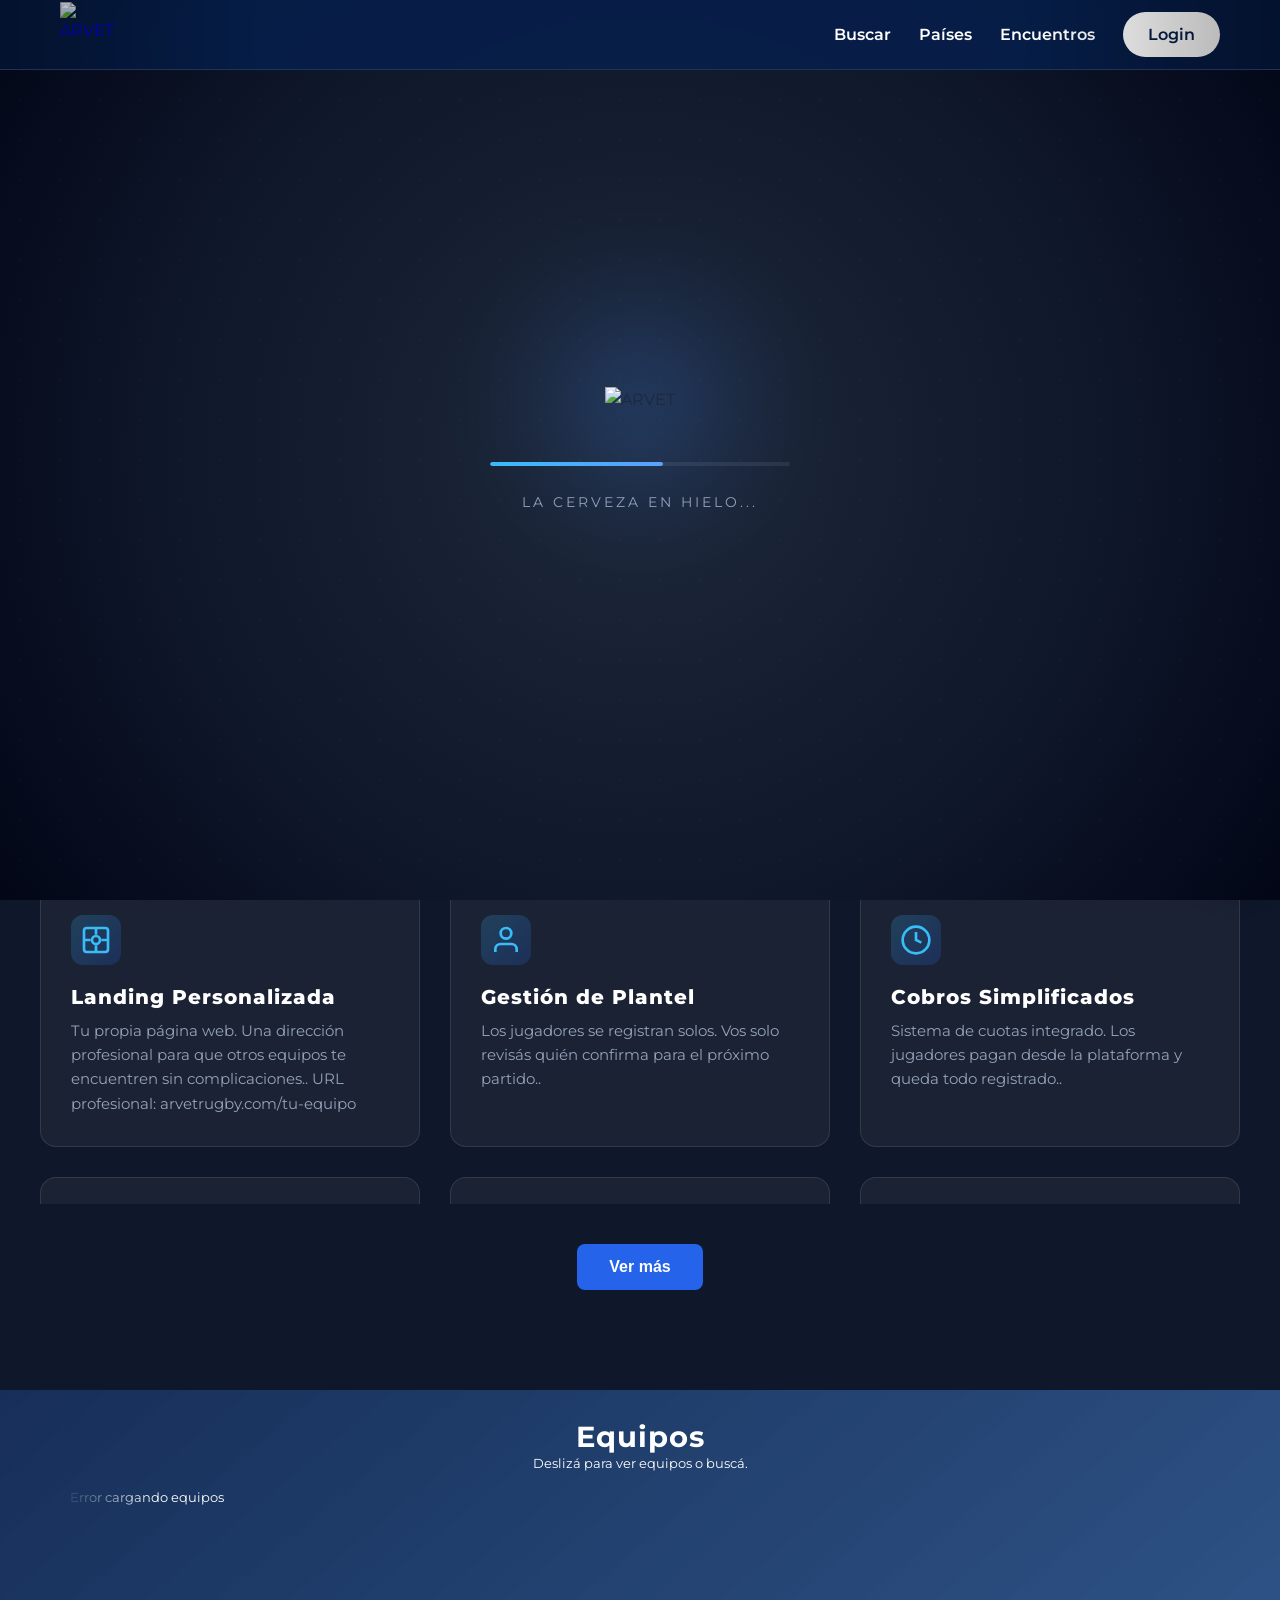
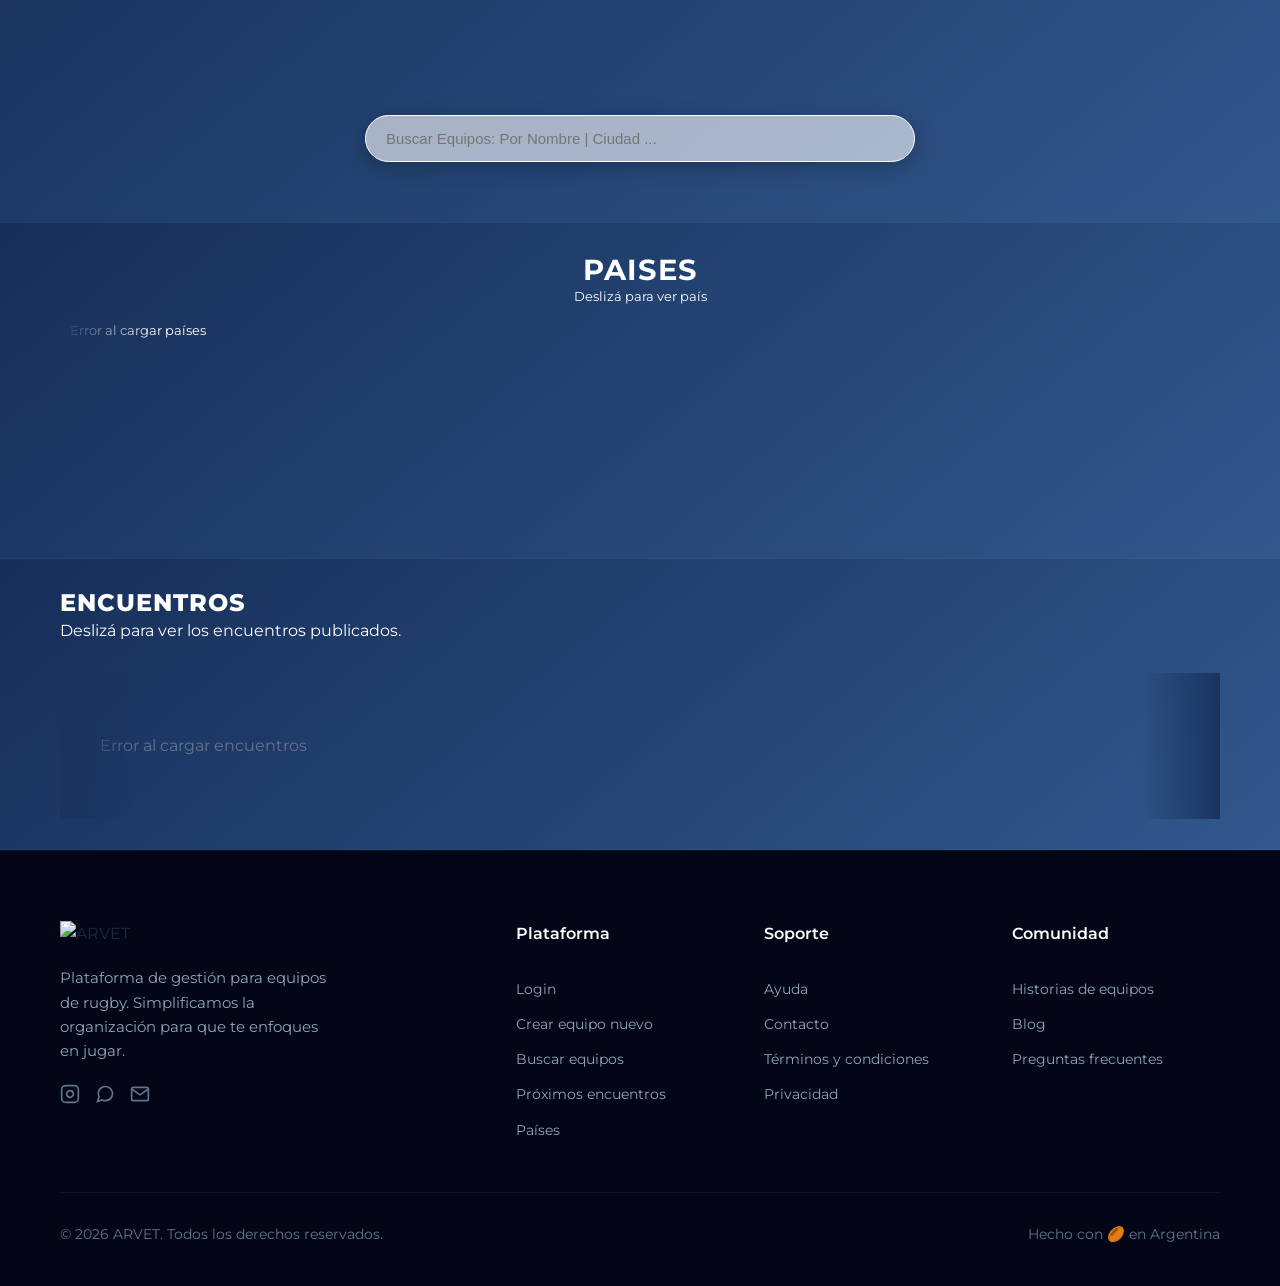
==== commit 77e90df6: "Update index.html" ====
--- a/index.html
+++ b/index.html
@@ -3,7 +3,11 @@
 <head>
     <meta charset="UTF-8">
     <meta name="viewport" content="width=device-width, initial-scale=1.0">
-    
+    <link rel="manifest" href="manifest.json">
+<meta name="theme-color" content="#38bdf8">
+<meta name="apple-mobile-web-app-capable" content="yes">
+<meta name="apple-mobile-web-app-status-bar-style" content="black-translucent">
+<meta name="apple-mobile-web-app-title" content="ARVET">
     <!-- SEO Básico -->
     <title>ARVET - Gestión Deportiva para Equipos de Rugby | Veteranos & Amateur</title>
     <meta name="description" content="Plataforma gratuita para gestionar equipos de rugby veteranos y amateur. Organizá tu plantel, cobrá cuotas, publicá encuentros y conectá con otros equipos. Creado por rugbiers, para rugbiers.">
@@ -1040,6 +1044,28 @@
     text-decoration: none;
     font-weight: 600;
 }
+    .features-grid {
+    /* Inicia colapsado */
+    max-height: 320px;
+    overflow: hidden;
+    opacity: 1;
+    transition: max-height 0.6s ease, opacity 0.3s ease;
+}
+
+/* CUANDO ESTÁ ABIERTO */
+.features-grid.open {
+    max-height: 2000px; /* Suficiente para mostrar todo */
+}
+
+/* Responsive para mobile */
+@media (max-width: 968px) {
+    .features-grid {
+        max-height: 640px; /* 2 filas en móvil */
+    }
+    .features-grid.open {
+        max-height: 2000px;
+    }
+}
 </style>
     <script>
 (function() {
@@ -1111,6 +1137,7 @@
     animate();
 })();
 </script>
+    
 </head>
 <body>
    
@@ -1157,6 +1184,7 @@
                     <a href="#como-funciona" class="btn-secondary-large">
                         Mirá las soluciones
                     </a>
+                    
                 </div>
                 <div class="hero-trust">
                     <div class="hero-trust-icons">
@@ -1713,6 +1741,85 @@
     }
 });
 </script>
+     <script>
+    document.addEventListener('DOMContentLoaded', function() {
+    const toggleBtn = document.getElementById('toggleFeatures');
+    const featuresGrid = document.getElementById('featuresGrid');
+    
+    if (toggleBtn && featuresGrid) {
+        toggleBtn.addEventListener('click', function() {
+            featuresGrid.classList.toggle('open');
+            
+            // Cambiar el texto del botón
+            if (featuresGrid.classList.contains('open')) {
+                toggleBtn.textContent = 'Ver menos';
+            } else {
+                toggleBtn.textContent = 'Ver más';
+                
+                // Scroll suave hacia arriba cuando se cierra
+                featuresGrid.scrollIntoView({ behavior: 'smooth', block: 'start' });
+            }
+        });
+    }
+});
+    </script>
+<!-- BOTÓN INSTALAR APP -->
+<button id="btnInstalar" style="display:none; position:fixed; bottom:80px; right:20px; background:linear-gradient(135deg,#38bdf8,#2563eb); color:white; border:none; padding:12px 20px; border-radius:50px; cursor:pointer; font-weight:600; font-size:14px; box-shadow:0 4px15px rgba(56,189,248,0.4); z-index:998; animation:slideUp 0.3s ease;">
+  📲 Instalar App
+</button>
+
+<style>
+@keyframes slideUp {
+  from { transform:translateY(100px); opacity:0; }
+  to { transform:translateY(0); opacity:1; }
+}
+#btnInstalar:hover {
+  transform:translateY(-2px);
+  box-shadow:0 6px20px rgba(56,189,248,0.5);
+}
+</style>
+
+<script>
+let deferredPrompt;
+
+// Detectar si el navegador permite instalación
+window.addEventListener('beforeinstallprompt', (e) => {
+  e.preventDefault();
+  deferredPrompt = e;
+  
+  // Mostrar botón si no está instalada
+  if (!window.matchMedia('(display-mode: standalone)').matches) {
+    document.getElementById('btnInstalar').style.display = 'block';
+  }
+});
+
+// Click en el botón
+document.getElementById('btnInstalar').addEventListener('click', async () => {
+  if (!deferredPrompt) return;
+  
+  deferredPrompt.prompt();
+  
+  const { outcome } = await deferredPrompt.userChoice;
+  
+  if (outcome === 'accepted') {
+    console.log('App instalada');
+    document.getElementById('btnInstalar').style.display = 'none';
+  }
+  
+  deferredPrompt = null;
+});
+
+// Si ya está instalada, ocultar
+window.addEventListener('appinstalled', () => {
+  document.getElementById('btnInstalar').style.display = 'none';
+  deferredPrompt = null;
+});
+
+// Ocultar si ya está en modo standalone
+if (window.matchMedia('(display-mode: standalone)').matches) {
+  document.getElementById('btnInstalar').style.display = 'none';
+}
+</script>
 </body>
 </html>
 
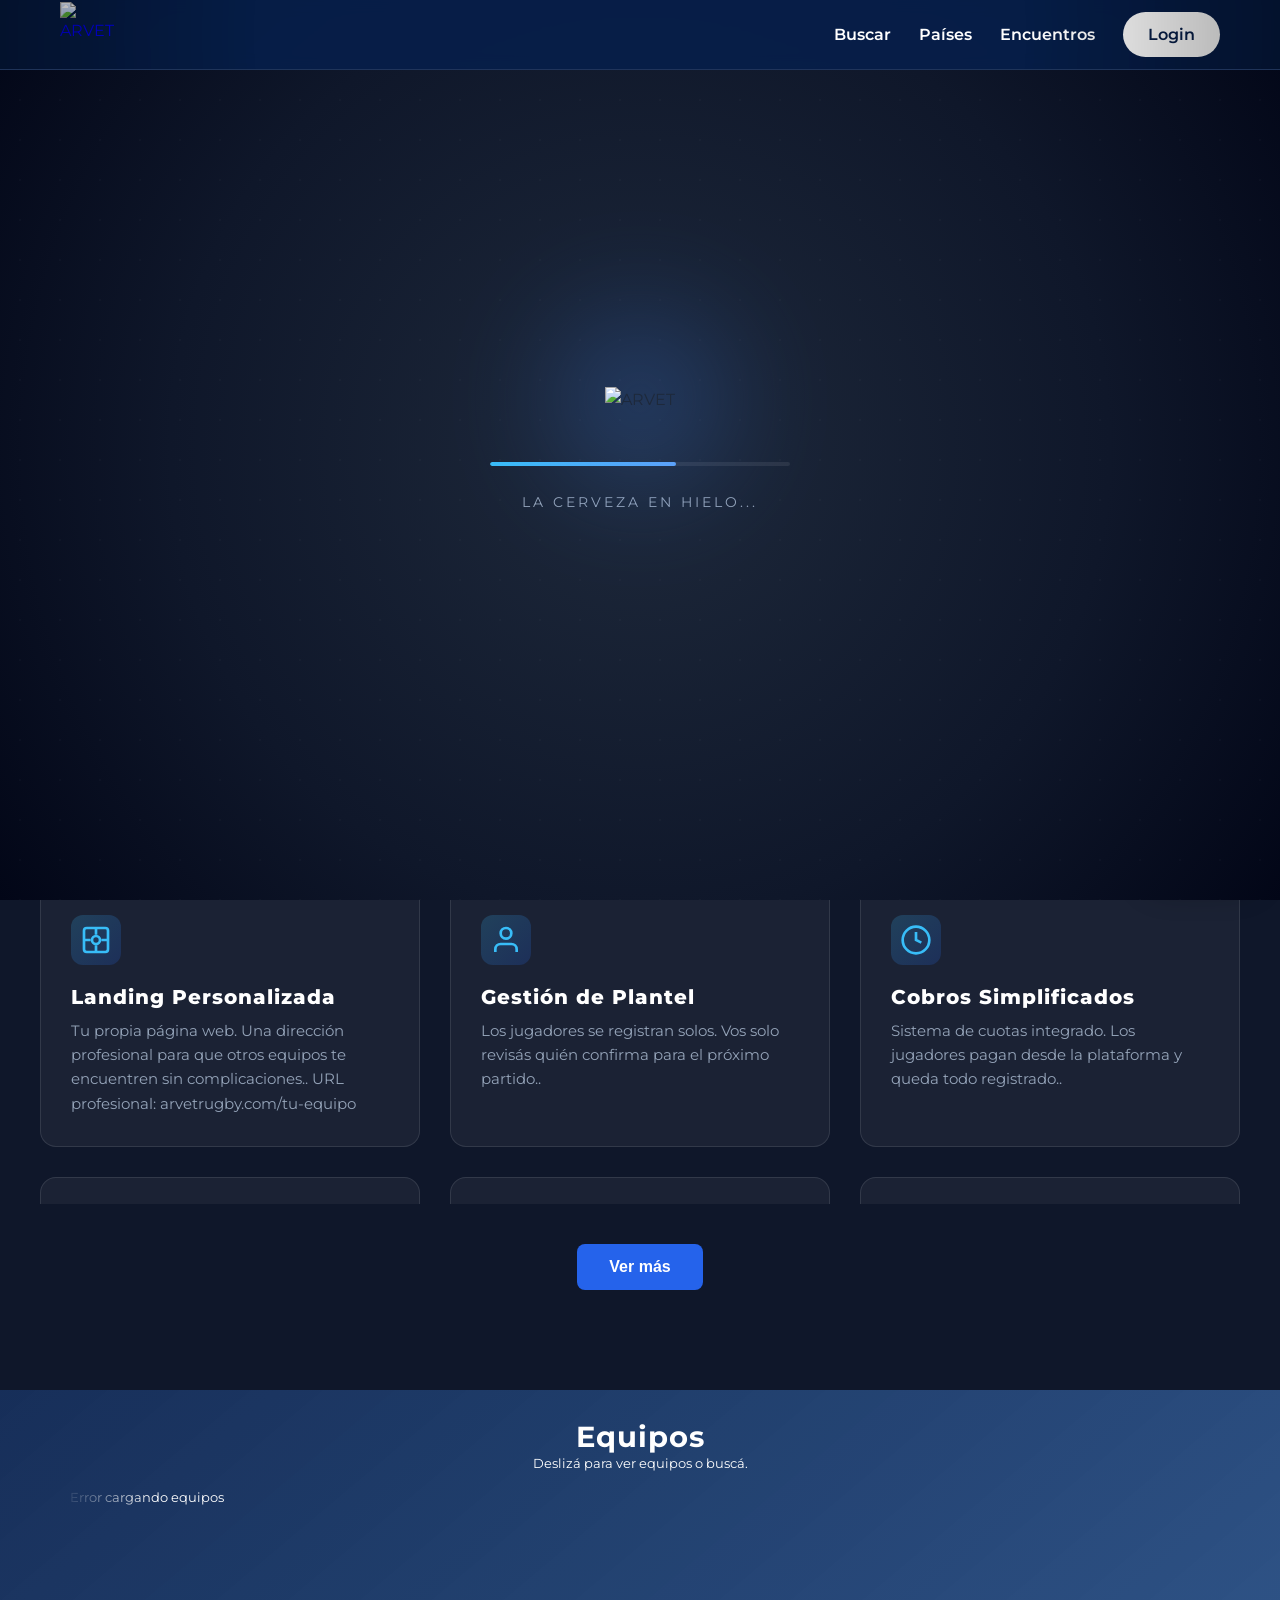
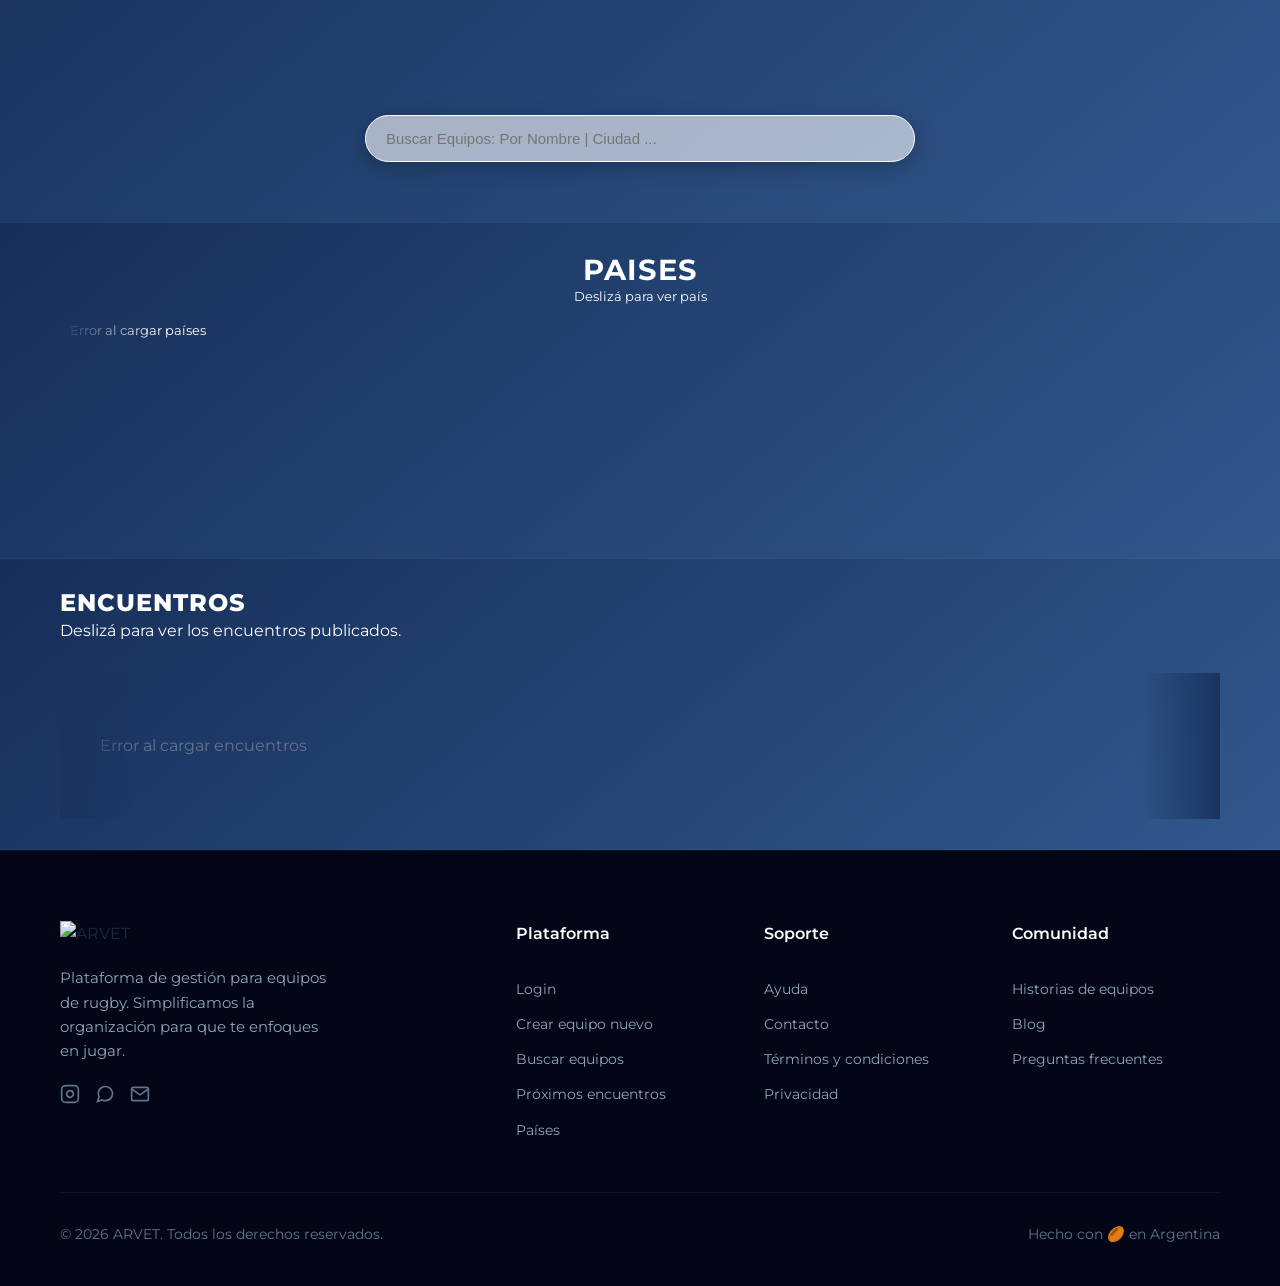
==== commit f57c77d2: "Update index.html" ====
--- a/index.html
+++ b/index.html
@@ -1763,61 +1763,91 @@
     }
 });
     </script>
-<!-- BOTÓN INSTALAR APP -->
-<button id="btnInstalar" style="display:none; position:fixed; bottom:80px; right:20px; background:linear-gradient(135deg,#38bdf8,#2563eb); color:white; border:none; padding:12px 20px; border-radius:50px; cursor:pointer; font-weight:600; font-size:14px; box-shadow:0 4px15px rgba(56,189,248,0.4); z-index:998; animation:slideUp 0.3s ease;">
-  📲 Instalar App
+<!-- BOTÓN INSTALAR APP - VERSIÓN MOBILE + PC -->
+<button id="btnInstalar" style="display:none; position:fixed; bottom:90px; right:16px; background:linear-gradient(135deg,#38bdf8,#2563eb); color:white; border:none; padding:14px 22px; border-radius:50px; cursor:pointer; font-weight:700; font-size:15px; box-shadow:0 6px 20px rgba(56,189,248,0.4); z-index:998; animation:slideUp 0.4s ease;">
+    📲 Instalar App
 </button>
 
 <style>
+#btnInstalar { animation:slideUp 0.4s ease; }
 @keyframes slideUp {
-  from { transform:translateY(100px); opacity:0; }
-  to { transform:translateY(0); opacity:1; }
-}
-#btnInstalar:hover {
-  transform:translateY(-2px);
-  box-shadow:0 6px20px rgba(56,189,248,0.5);
+    from { transform:translateY(100px); opacity:0; }
+    to { transform:translateY(0); opacity:1; }
+}
+#btnInstalar:hover, #btnInstalar:active {
+    transform:translateY(-3px) scale(1.02);
+    box-shadow:0 8px 25px rgba(56,189,248,0.5);
+}
+/* En mobile: más grande para dedo */
+@media (max-width:768px) {
+    #btnInstalar {
+        padding:16px 24px;
+        font-size:16px;
+        bottom:100px;
+    }
 }
 </style>
 
 <script>
 let deferredPrompt;
-
-// Detectar si el navegador permite instalación
+let promptFired = false;
+
+// Capturar el evento beforeinstallprompt
 window.addEventListener('beforeinstallprompt', (e) => {
-  e.preventDefault();
-  deferredPrompt = e;
-  
-  // Mostrar botón si no está instalada
-  if (!window.matchMedia('(display-mode: standalone)').matches) {
-    document.getElementById('btnInstalar').style.display = 'block';
-  }
+    e.preventDefault();
+    deferredPrompt = e;
+    promptFired = true;
+    mostrarBoton();
 });
+
+// Mostrar botón si cumple condiciones
+function mostrarBoton() {
+    const yaInstalada = window.matchMedia('(display-mode: standalone)').matches || window.navigator.standalone === true;
+    const esIOS = /iPad|iPhone|iPod/.test(navigator.userAgent) && !window.MSStream;
+    
+    // Mostrar si: hay prompt disponible O es iOS (que no tiene prompt pero sí "Add to Home")
+    if (!yaInstalada && (promptFired || esIOS)) {
+        document.getElementById('btnInstalar').style.display = 'block';
+    }
+}
 
 // Click en el botón
 document.getElementById('btnInstalar').addEventListener('click', async () => {
-  if (!deferredPrompt) return;
-  
-  deferredPrompt.prompt();
-  
-  const { outcome } = await deferredPrompt.userChoice;
-  
-  if (outcome === 'accepted') {
-    console.log('App instalada');
+    const esIOS = /iPad|iPhone|iPod/.test(navigator.userAgent) && !window.MSStream;
+    
+    if (esIOS) {
+        // En iOS mostrar instrucciones
+        alert('Para instalar en iPhone:\n1. Tocá el botón Compartir (📤)\n2. Seleccioná "Agregar a pantalla de inicio"');
+        return;
+    }
+    
+    if (!deferredPrompt) {
+        // Si no hay prompt, intentar recargar para que aparezca
+        alert('Para instalar:\nChrome → Menú (⋮) → "Agregar a pantalla de inicio"');
+        return;
+    }
+    
+    deferredPrompt.prompt();
+    const { outcome } = await deferredPrompt.userChoice;
+    
+    if (outcome === 'accepted') {
+        document.getElementById('btnInstalar').style.display = 'none';
+    }
+    deferredPrompt = null;
+});
+
+// Ocultar cuando se instaló
+window.addEventListener('appinstalled', () => {
     document.getElementById('btnInstalar').style.display = 'none';
-  }
-  
-  deferredPrompt = null;
+    deferredPrompt = null;
 });
 
+// Verificar al cargar
+setTimeout(mostrarBoton, 1000);
+
 // Si ya está instalada, ocultar
-window.addEventListener('appinstalled', () => {
-  document.getElementById('btnInstalar').style.display = 'none';
-  deferredPrompt = null;
-});
-
-// Ocultar si ya está en modo standalone
 if (window.matchMedia('(display-mode: standalone)').matches) {
-  document.getElementById('btnInstalar').style.display = 'none';
+    document.getElementById('btnInstalar').style.display = 'none';
 }
 </script>
 </body>
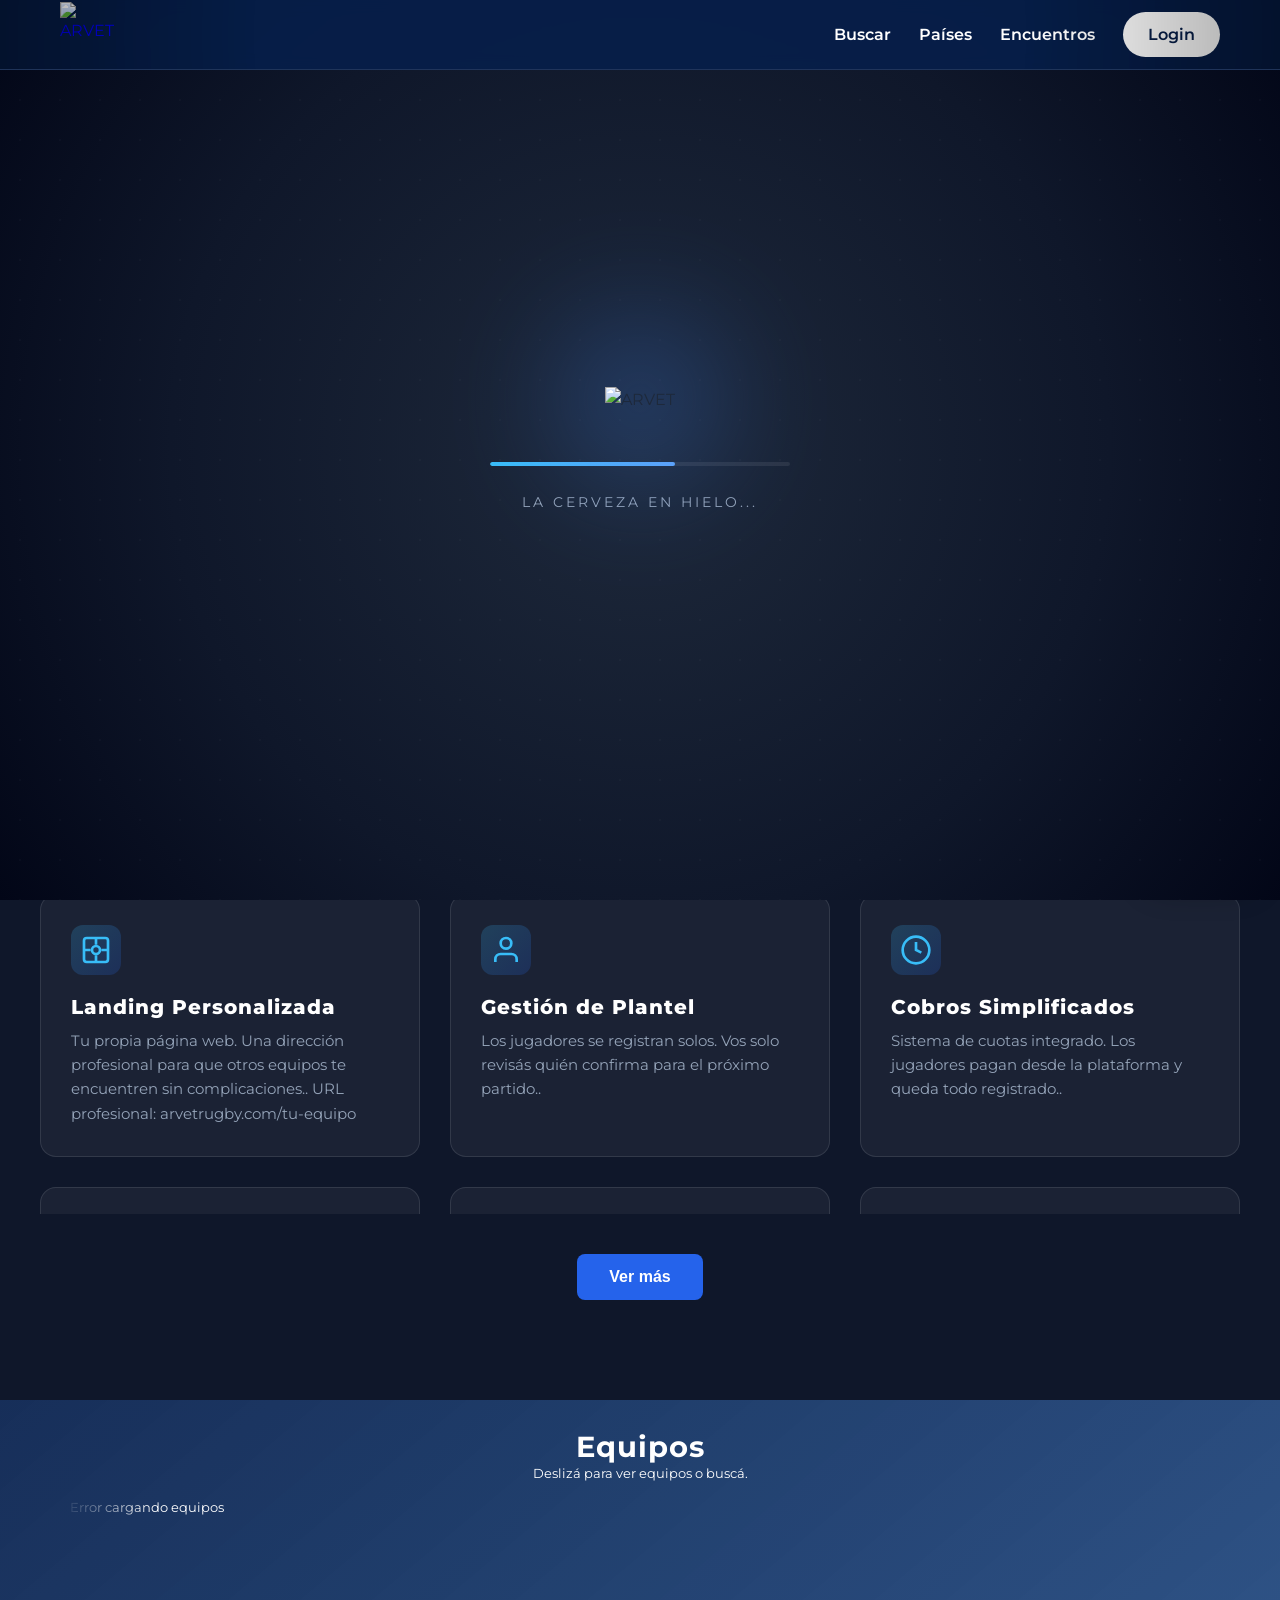
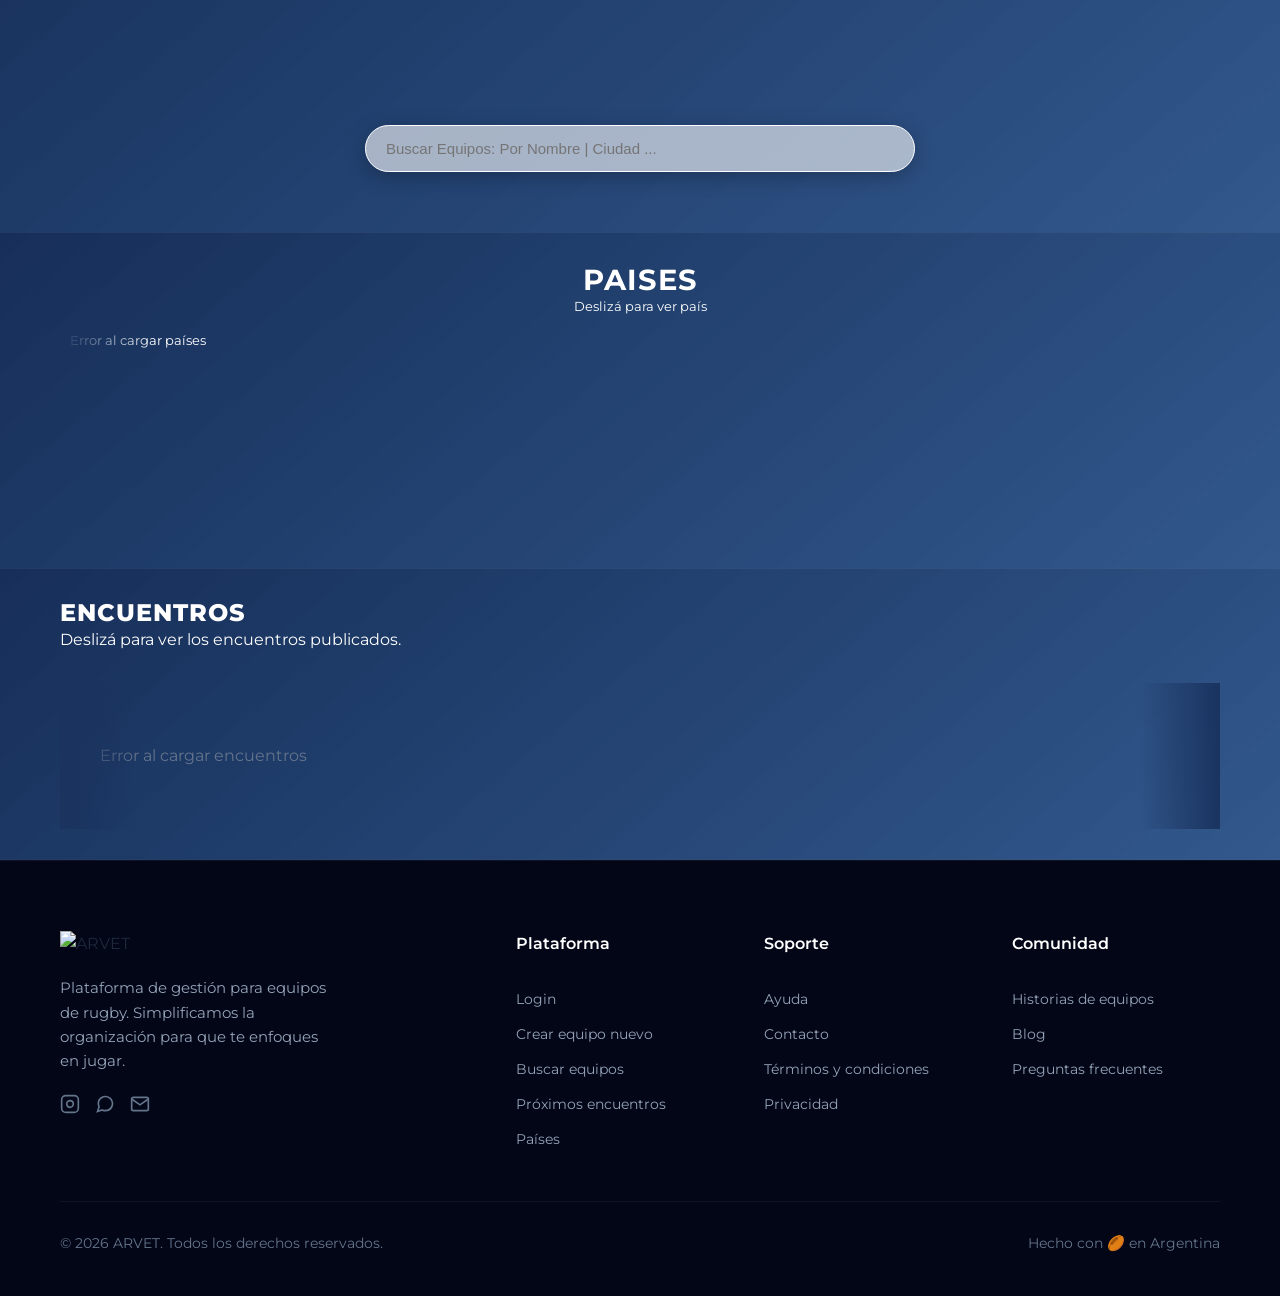
==== commit 219131a3: "Update index.html" ====
--- a/index.html
+++ b/index.html
@@ -1162,18 +1162,16 @@
                     <span>Creado por rugbiers, para rugbiers.</span>
                 </div>
                 <h1>
-                    Tu equipo existe.
-                    <span>Que el mundo lo sepa.</span>
+                    Organizá partidos de Rugby
+                    <span>sin vueltas.</span>
                 </h1>
                 <p class="hero-subtitle">
-                    Organizar un equipo de veteranos tiene sus complicaciones. 
-                    Los grupos de WhatsApp interminables, las cuotas que no se pagan, los partidos que cuestan armar. 
-                    ARVET nació porque nosotros también pasamos por eso.
+                    Equipos, encuentros de Veteranos de Rugby y jugadores en un solo lugar.
                 </p>
                 <div class="hero-cta">
                     <a href="registro.html" class="btn-primary-large" id="btnCrearEquipoSticky">
     <span class="btn-content">
-        <span class="btn-text">Sumate! Crear equipo</span>
+        <span class="btn-text">Sumar mi Equipo</span>
         <span class="icono-flecha">
             <svg viewBox="0 0 24 24" fill="none" stroke="currentColor" stroke-width="2.5" stroke-linecap="round" stroke-linejoin="round">
                 <path d="M5 12h14M12 5l7 7-7 7"/>
@@ -1181,8 +1179,8 @@
         </span>
     </span>
 </a>
-                    <a href="#como-funciona" class="btn-secondary-large">
-                        Mirá las soluciones
+                    <a href="registro.html" class="btn-secondary-large">
+                        Crear Encuentro
                     </a>
                     
                 </div>
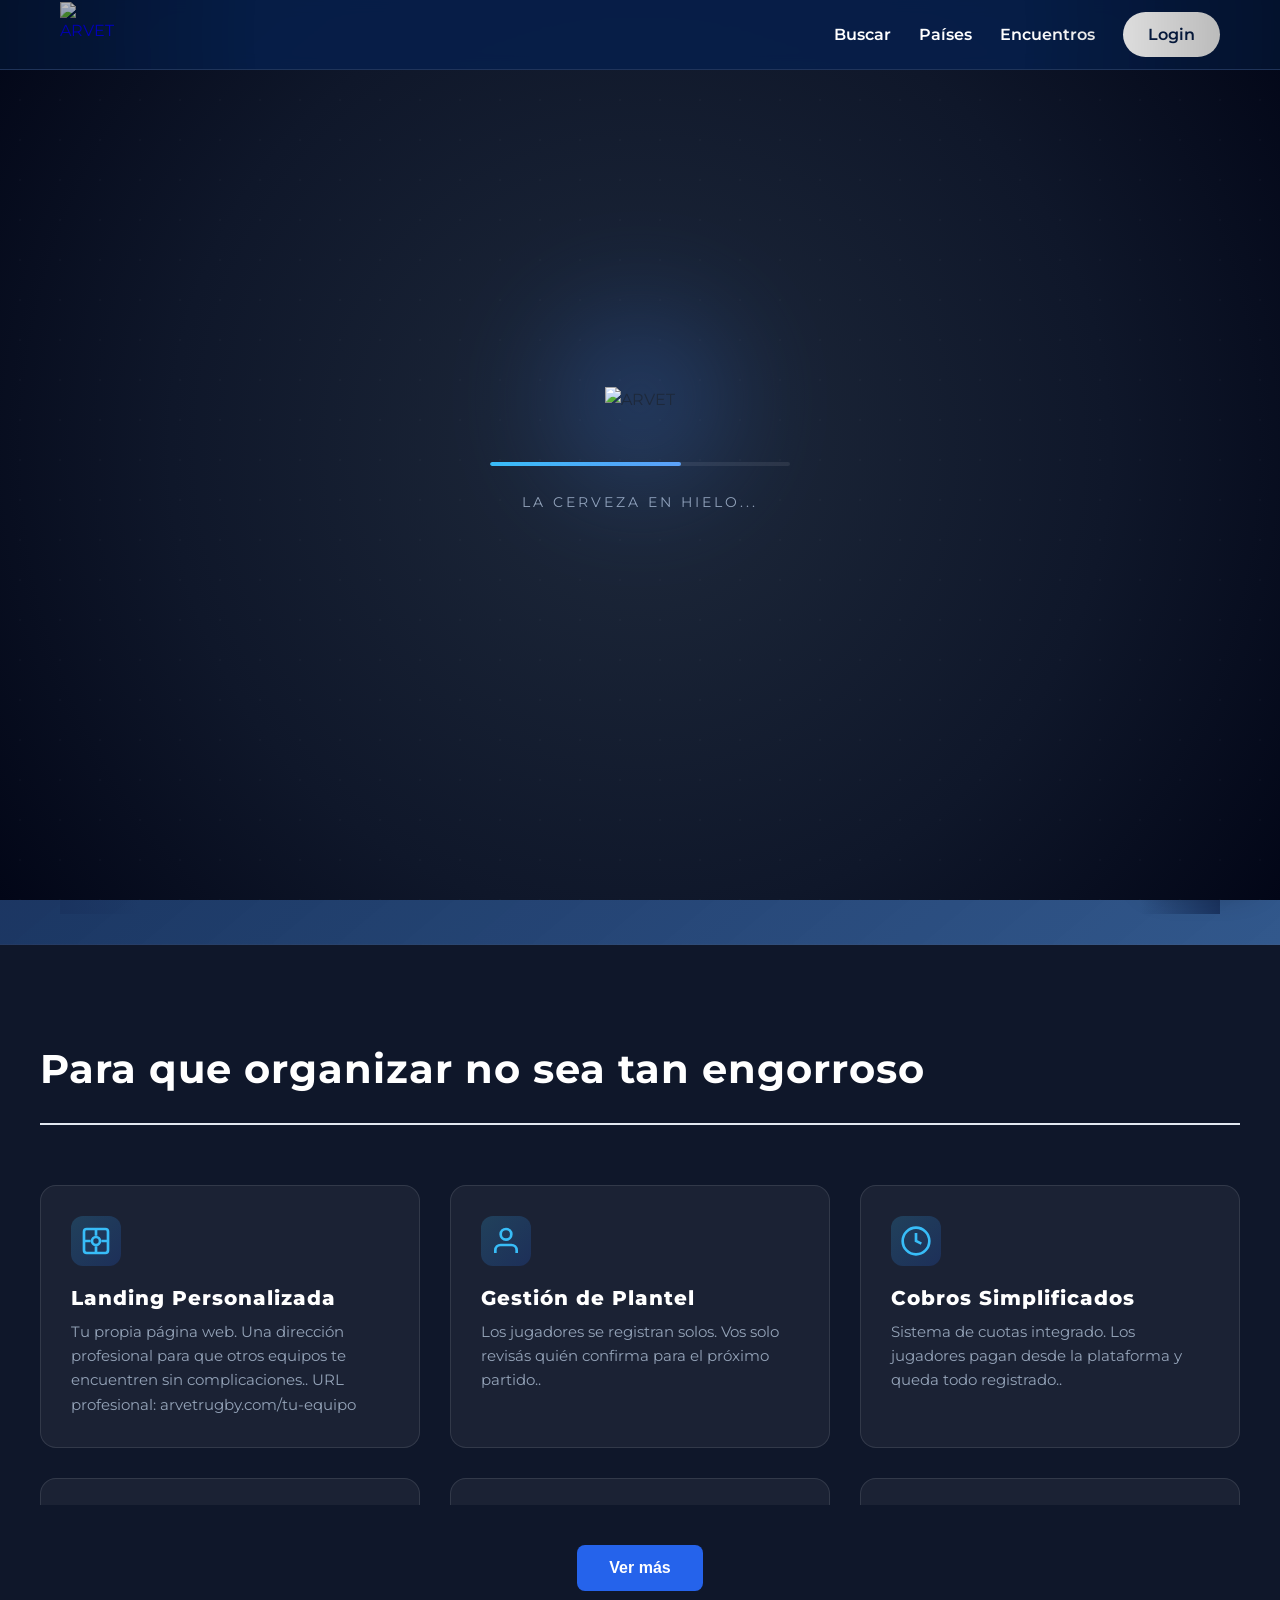
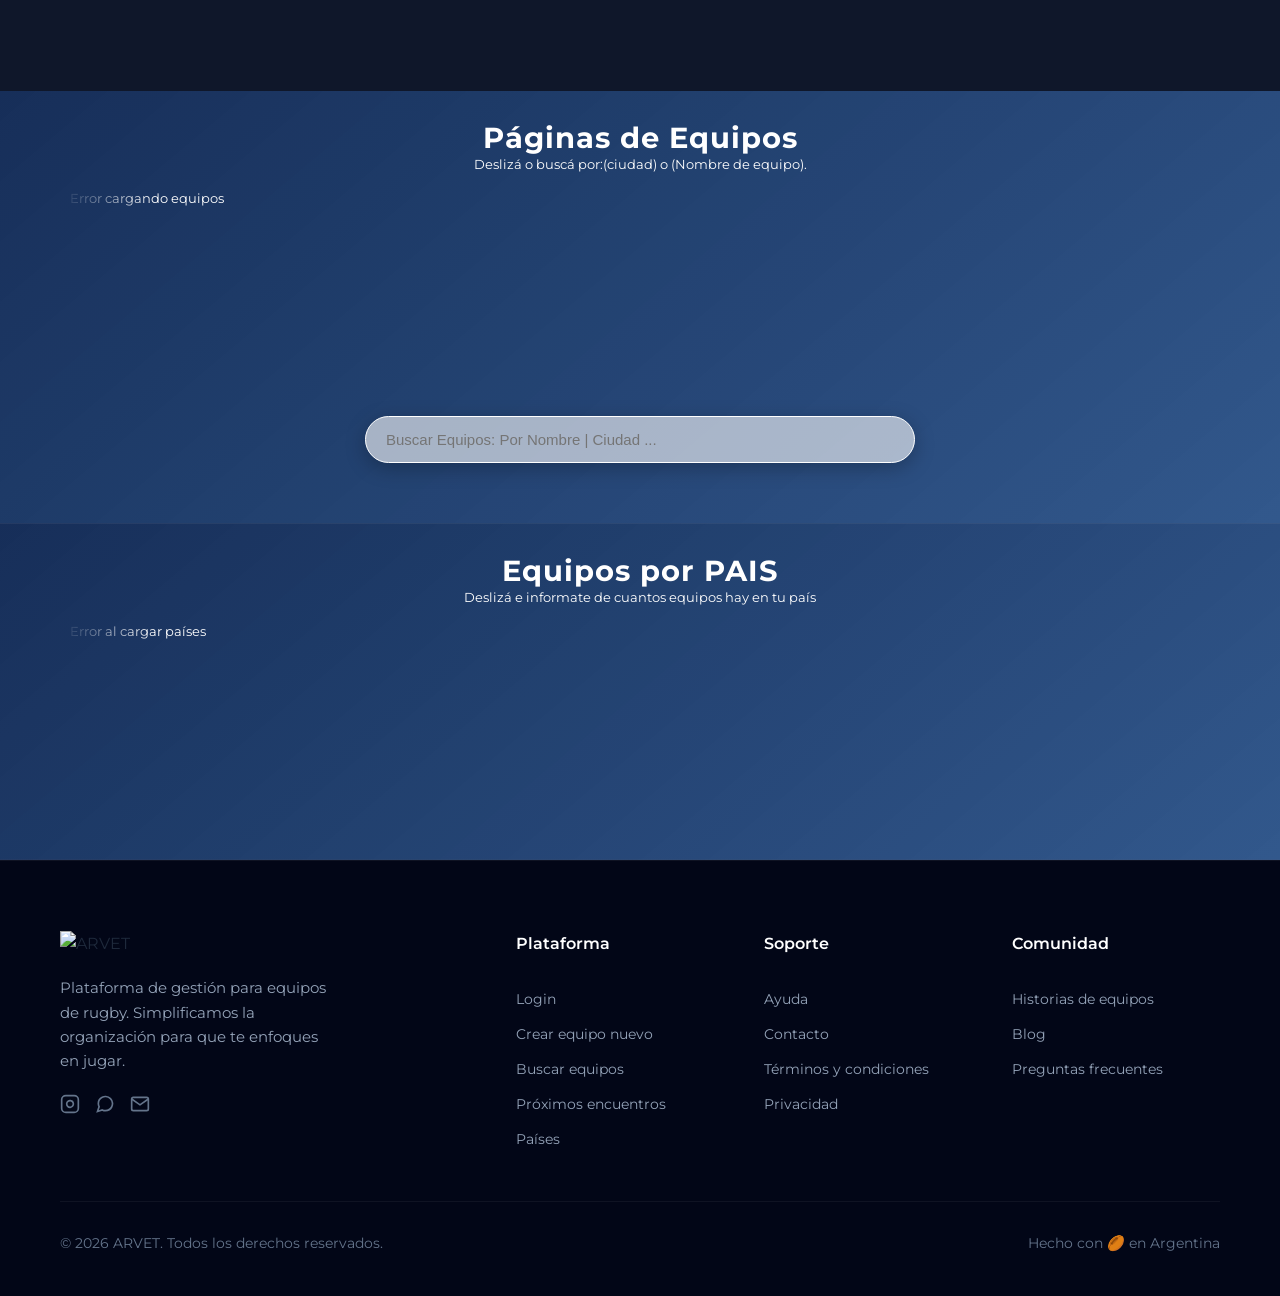
==== commit 2b079b34: "Update index.html" ====
--- a/index.html
+++ b/index.html
@@ -1249,6 +1249,18 @@
             </div>
         </div>
     </section>
+
+    <section id="partidos" class="partidos-section">
+    <div class="container">
+        <h2>ENCUENTROS</h2>
+        <p>Deslizá y seleccioná encuentros publicados.</p>
+        
+        <!-- Wrapper fuera, con sombras del color del fondo -->
+        <div class="slider-wrapper">
+            <div id="encuentrosSlider" class="encuentros-slider"></div>
+        </div>
+    </div>
+</section>
 
     <!-- FEATURES SECTION -->
 <section class="features-section" id="como-funciona">
@@ -1336,8 +1348,8 @@
     <!-- RESTO DEL CONTENIDO ORIGINAL -->
     <section id="buscador" class="buscador-section">
         <div class="container">
-            <h2>Equipos</h2>
-            <p>Deslizá para ver equipos o buscá.</p>
+            <h2>Páginas de Equipos</h2>
+            <p>Deslizá o buscá por:(ciudad) o (Nombre de equipo).</p>
             <div class="equipos-slider" id="equiposSlider"></div>
             <div class="search-box">
                 <input type="text" id="searchInput" placeholder="Buscar Equipos: Por Nombre | Ciudad ...">
@@ -1350,23 +1362,13 @@
     <!-- PAISES - Mismo diseño que Equipos, sin buscador -->
 <section id="paises" class="buscador-section">
     <div class="container">
-        <h2>PAISES</h2>
-        <p>Deslizá para ver país</p>
+        <h2>Equipos por PAIS</h2>
+        <p>Deslizá e informate de cuantos equipos hay en tu país</p>
         <div class="paises-slider" id="paisesGrid"></div>
     </div>
 </section>
     
-  <section id="partidos" class="partidos-section">
-    <div class="container">
-        <h2>ENCUENTROS</h2>
-        <p>Deslizá para ver los encuentros publicados.</p>
-        
-        <!-- Wrapper fuera, con sombras del color del fondo -->
-        <div class="slider-wrapper">
-            <div id="encuentrosSlider" class="encuentros-slider"></div>
-        </div>
-    </div>
-</section>
+  
 
 
    <footer class="footer">
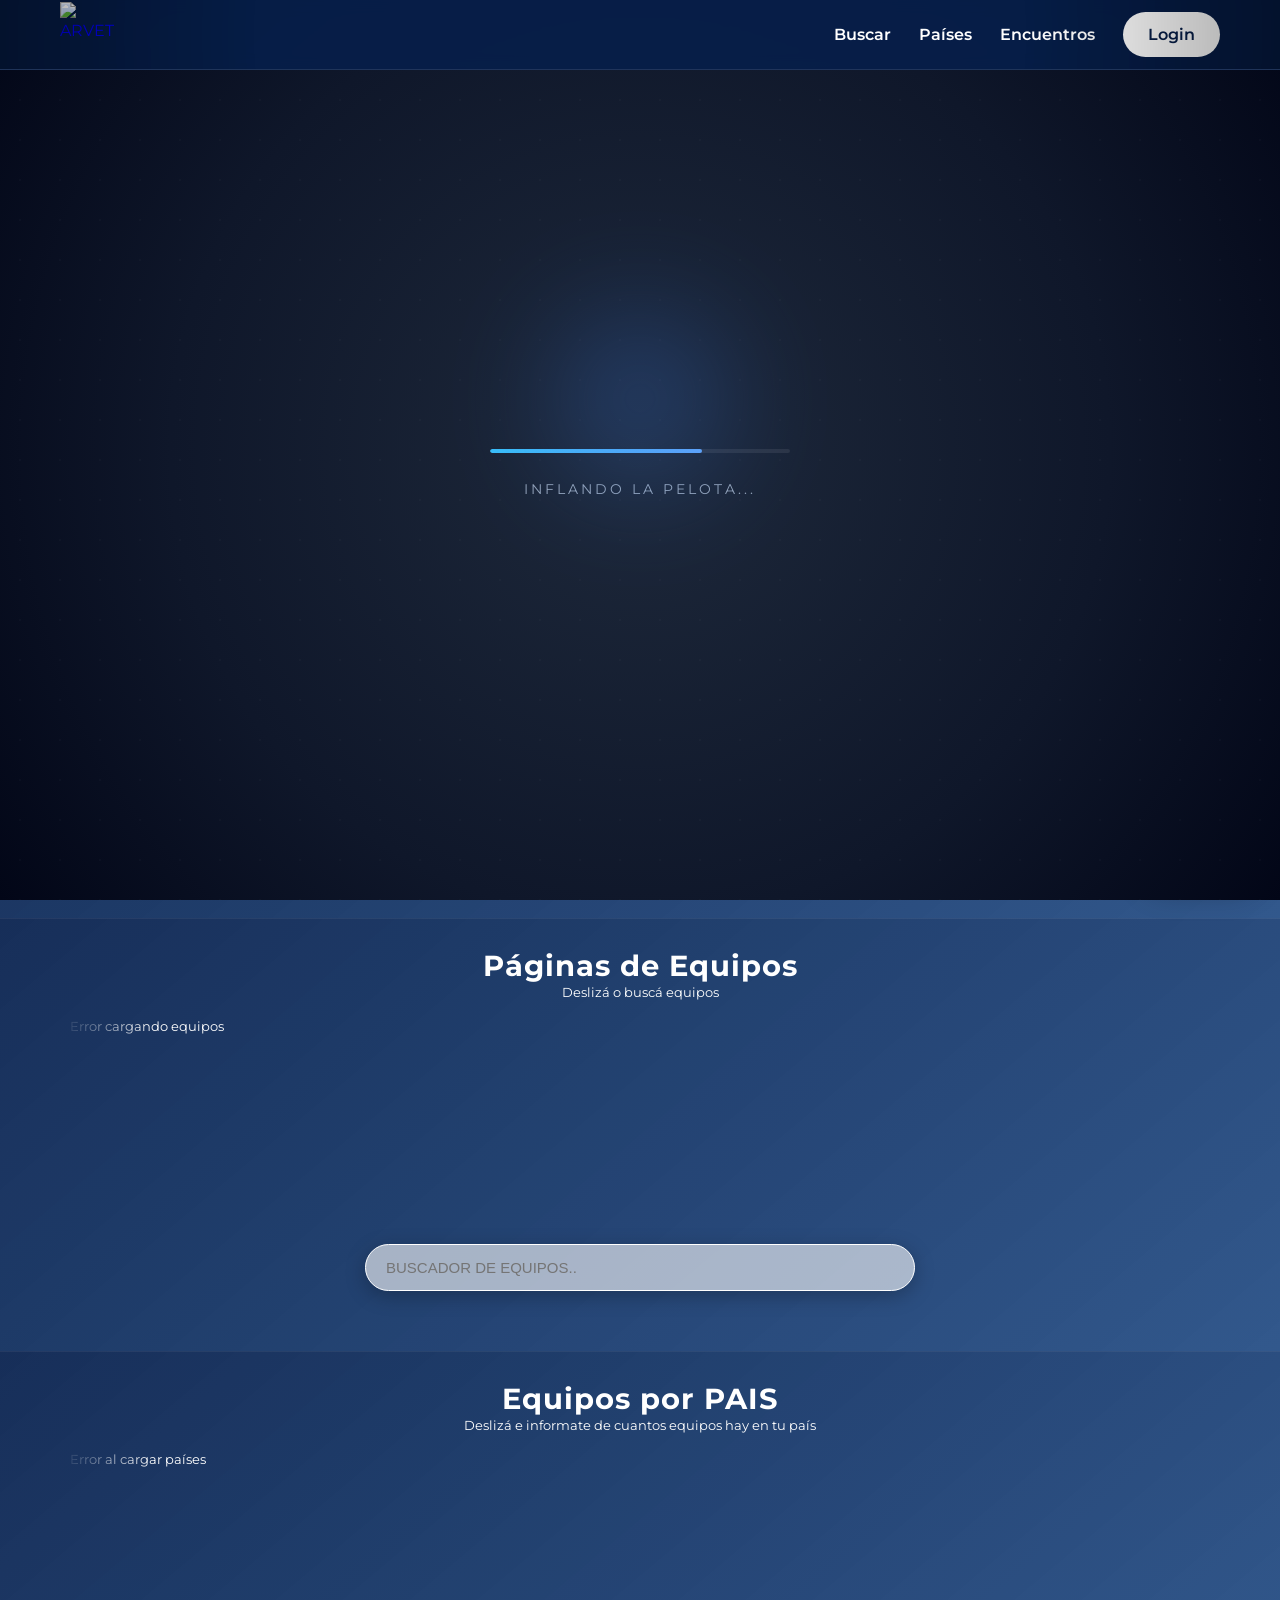
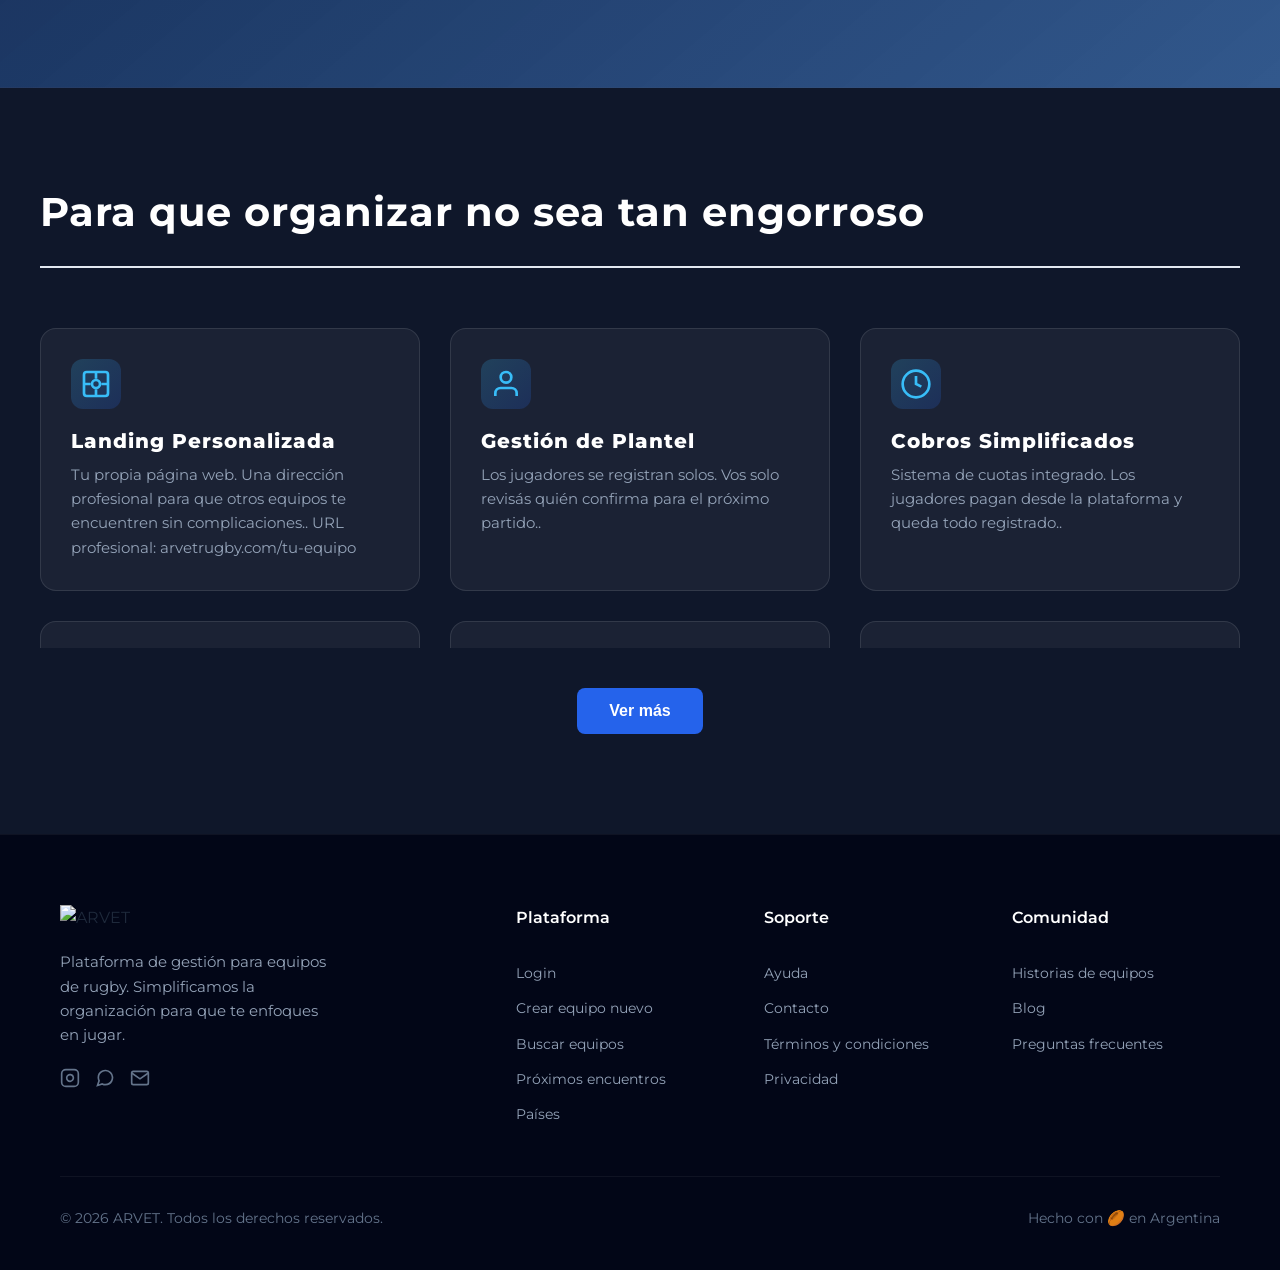
==== commit 40fd40da: "Update index.html" ====
--- a/index.html
+++ b/index.html
@@ -1159,19 +1159,19 @@
         <div class="hero-container">
             <div class="hero-content">
                 <div class="hero-badge">
-                    <span>Creado por rugbiers, para rugbiers.</span>
+                    <span>Creado por veteranos, para veteranos.</span>
                 </div>
                 <h1>
-                    Organizá partidos de Rugby
-                    <span>sin vueltas.</span>
+                    Organizá partidos de 
+                    <span>RUGBY sin vueltas.</span>
                 </h1>
                 <p class="hero-subtitle">
-                    Equipos, encuentros de Veteranos de Rugby y jugadores en un solo lugar.
+                    Equipos, encuentros y jugadores en un solo lugar.
                 </p>
                 <div class="hero-cta">
                     <a href="registro.html" class="btn-primary-large" id="btnCrearEquipoSticky">
     <span class="btn-content">
-        <span class="btn-text">Sumar mi Equipo</span>
+        <span class="btn-text">Crear Encuentro</span>
         <span class="icono-flecha">
             <svg viewBox="0 0 24 24" fill="none" stroke="currentColor" stroke-width="2.5" stroke-linecap="round" stroke-linejoin="round">
                 <path d="M5 12h14M12 5l7 7-7 7"/>
@@ -1180,7 +1180,7 @@
     </span>
 </a>
                     <a href="registro.html" class="btn-secondary-large">
-                        Crear Encuentro
+                        Sumar mi Equipo 
                     </a>
                     
                 </div>
@@ -1252,8 +1252,8 @@
 
     <section id="partidos" class="partidos-section">
     <div class="container">
-        <h2>ENCUENTROS</h2>
-        <p>Deslizá y seleccioná encuentros publicados.</p>
+        <h2>ENCUENTROS Destacados</h2>
+        <p>Deslizá y seleccioná para ver.</p>
         
         <!-- Wrapper fuera, con sombras del color del fondo -->
         <div class="slider-wrapper">
@@ -1262,7 +1262,31 @@
     </div>
 </section>
 
-    <!-- FEATURES SECTION -->
+   
+    <!-- RESTO DEL CONTENIDO ORIGINAL -->
+    <section id="buscador" class="buscador-section">
+        <div class="container">
+            <h2>Páginas de Equipos</h2>
+            <p>Deslizá o buscá equipos</p>
+            <div class="equipos-slider" id="equiposSlider"></div>
+            <div class="search-box">
+                <input type="text" id="searchInput" placeholder="BUSCADOR DE EQUIPOS..">
+            </div>
+            <div id="searchResults" class="results-grid"></div>
+            
+        </div>
+    </section>
+
+    <!-- PAISES - Mismo diseño que Equipos, sin buscador -->
+<section id="paises" class="buscador-section">
+    <div class="container">
+        <h2>Equipos por PAIS</h2>
+        <p>Deslizá e informate de cuantos equipos hay en tu país</p>
+        <div class="paises-slider" id="paisesGrid"></div>
+    </div>
+</section>
+    
+   <!-- FEATURES SECTION -->
 <section class="features-section" id="como-funciona">
     <div class="features-container">
         <div class="section-header">
@@ -1345,30 +1369,6 @@
         </div>
     </div>
 </section>
-    <!-- RESTO DEL CONTENIDO ORIGINAL -->
-    <section id="buscador" class="buscador-section">
-        <div class="container">
-            <h2>Páginas de Equipos</h2>
-            <p>Deslizá o buscá por:(ciudad) o (Nombre de equipo).</p>
-            <div class="equipos-slider" id="equiposSlider"></div>
-            <div class="search-box">
-                <input type="text" id="searchInput" placeholder="Buscar Equipos: Por Nombre | Ciudad ...">
-            </div>
-            <div id="searchResults" class="results-grid"></div>
-            
-        </div>
-    </section>
-
-    <!-- PAISES - Mismo diseño que Equipos, sin buscador -->
-<section id="paises" class="buscador-section">
-    <div class="container">
-        <h2>Equipos por PAIS</h2>
-        <p>Deslizá e informate de cuantos equipos hay en tu país</p>
-        <div class="paises-slider" id="paisesGrid"></div>
-    </div>
-</section>
-    
-  
 
 
    <footer class="footer">
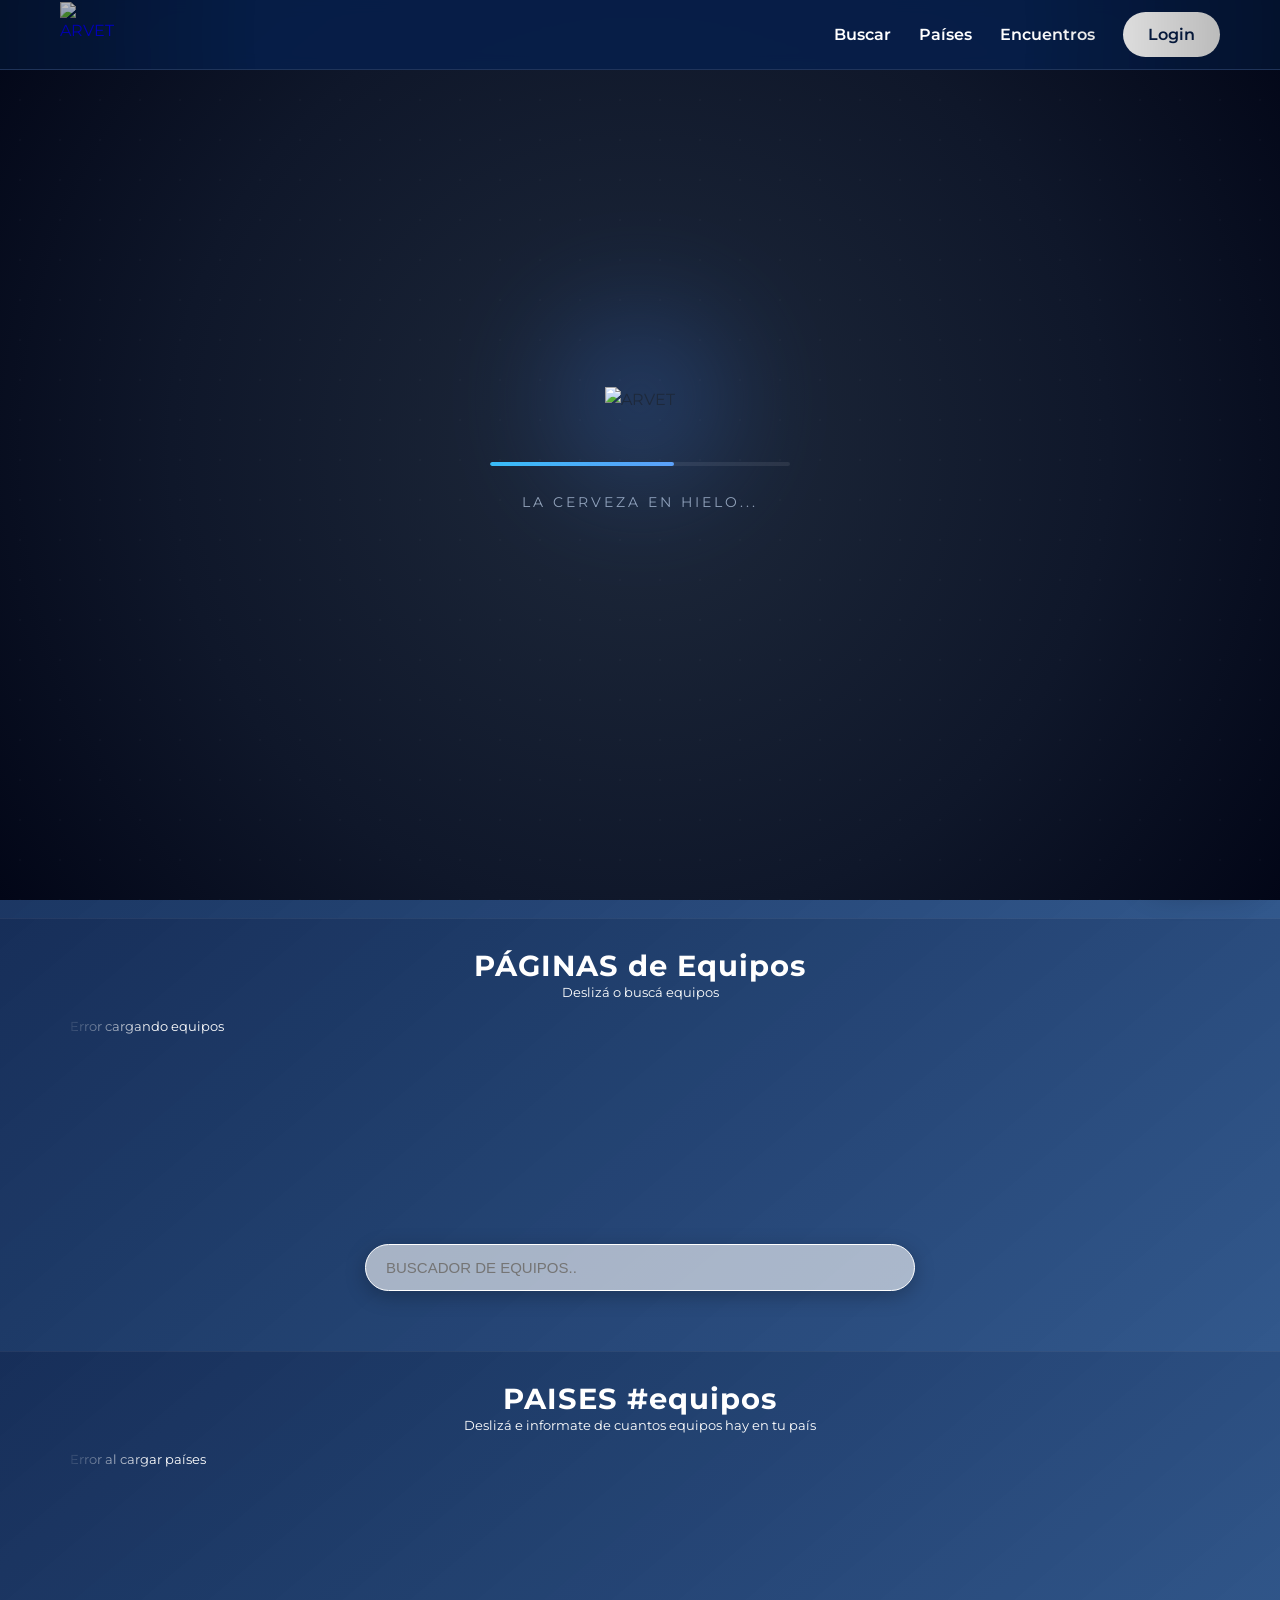
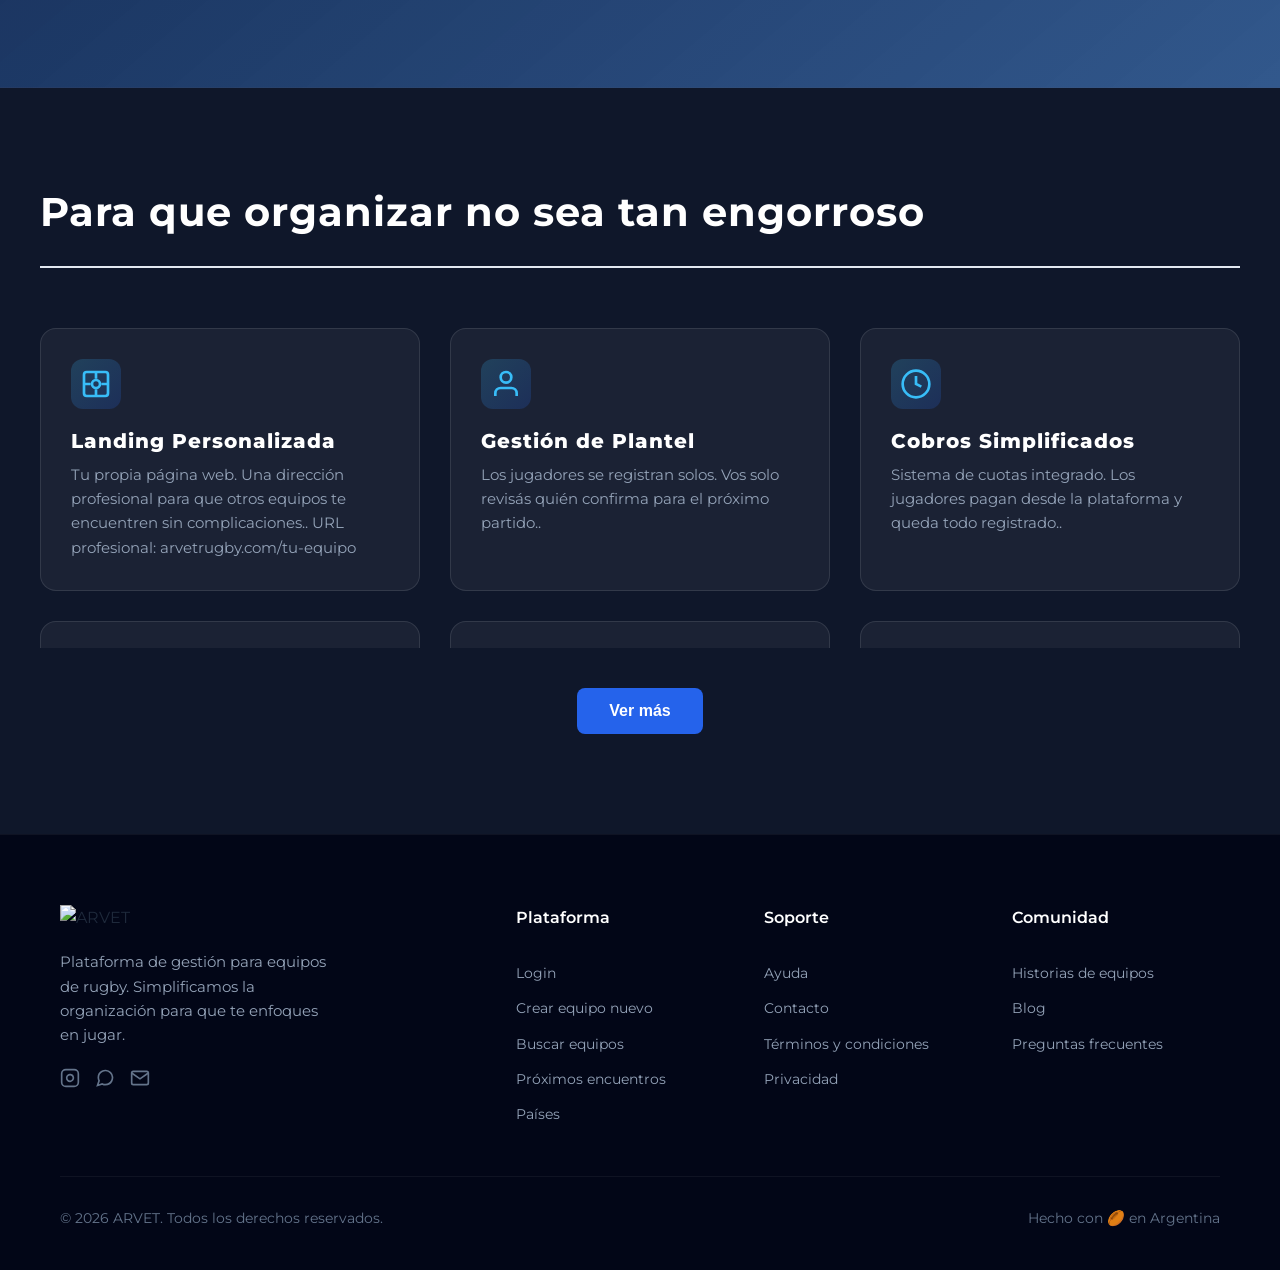
==== commit c8f5117f: "Update index.html" ====
--- a/index.html
+++ b/index.html
@@ -1163,7 +1163,7 @@
                 </div>
                 <h1>
                     Organizá partidos de 
-                    <span>RUGBY sin vueltas.</span>
+                    <span>Rugby sin vueltas.</span>
                 </h1>
                 <p class="hero-subtitle">
                     Equipos, encuentros y jugadores en un solo lugar.
@@ -1266,7 +1266,7 @@
     <!-- RESTO DEL CONTENIDO ORIGINAL -->
     <section id="buscador" class="buscador-section">
         <div class="container">
-            <h2>Páginas de Equipos</h2>
+            <h2>PÁGINAS de Equipos</h2>
             <p>Deslizá o buscá equipos</p>
             <div class="equipos-slider" id="equiposSlider"></div>
             <div class="search-box">
@@ -1280,7 +1280,7 @@
     <!-- PAISES - Mismo diseño que Equipos, sin buscador -->
 <section id="paises" class="buscador-section">
     <div class="container">
-        <h2>Equipos por PAIS</h2>
+        <h2>PAISES #equipos</h2>
         <p>Deslizá e informate de cuantos equipos hay en tu país</p>
         <div class="paises-slider" id="paisesGrid"></div>
     </div>
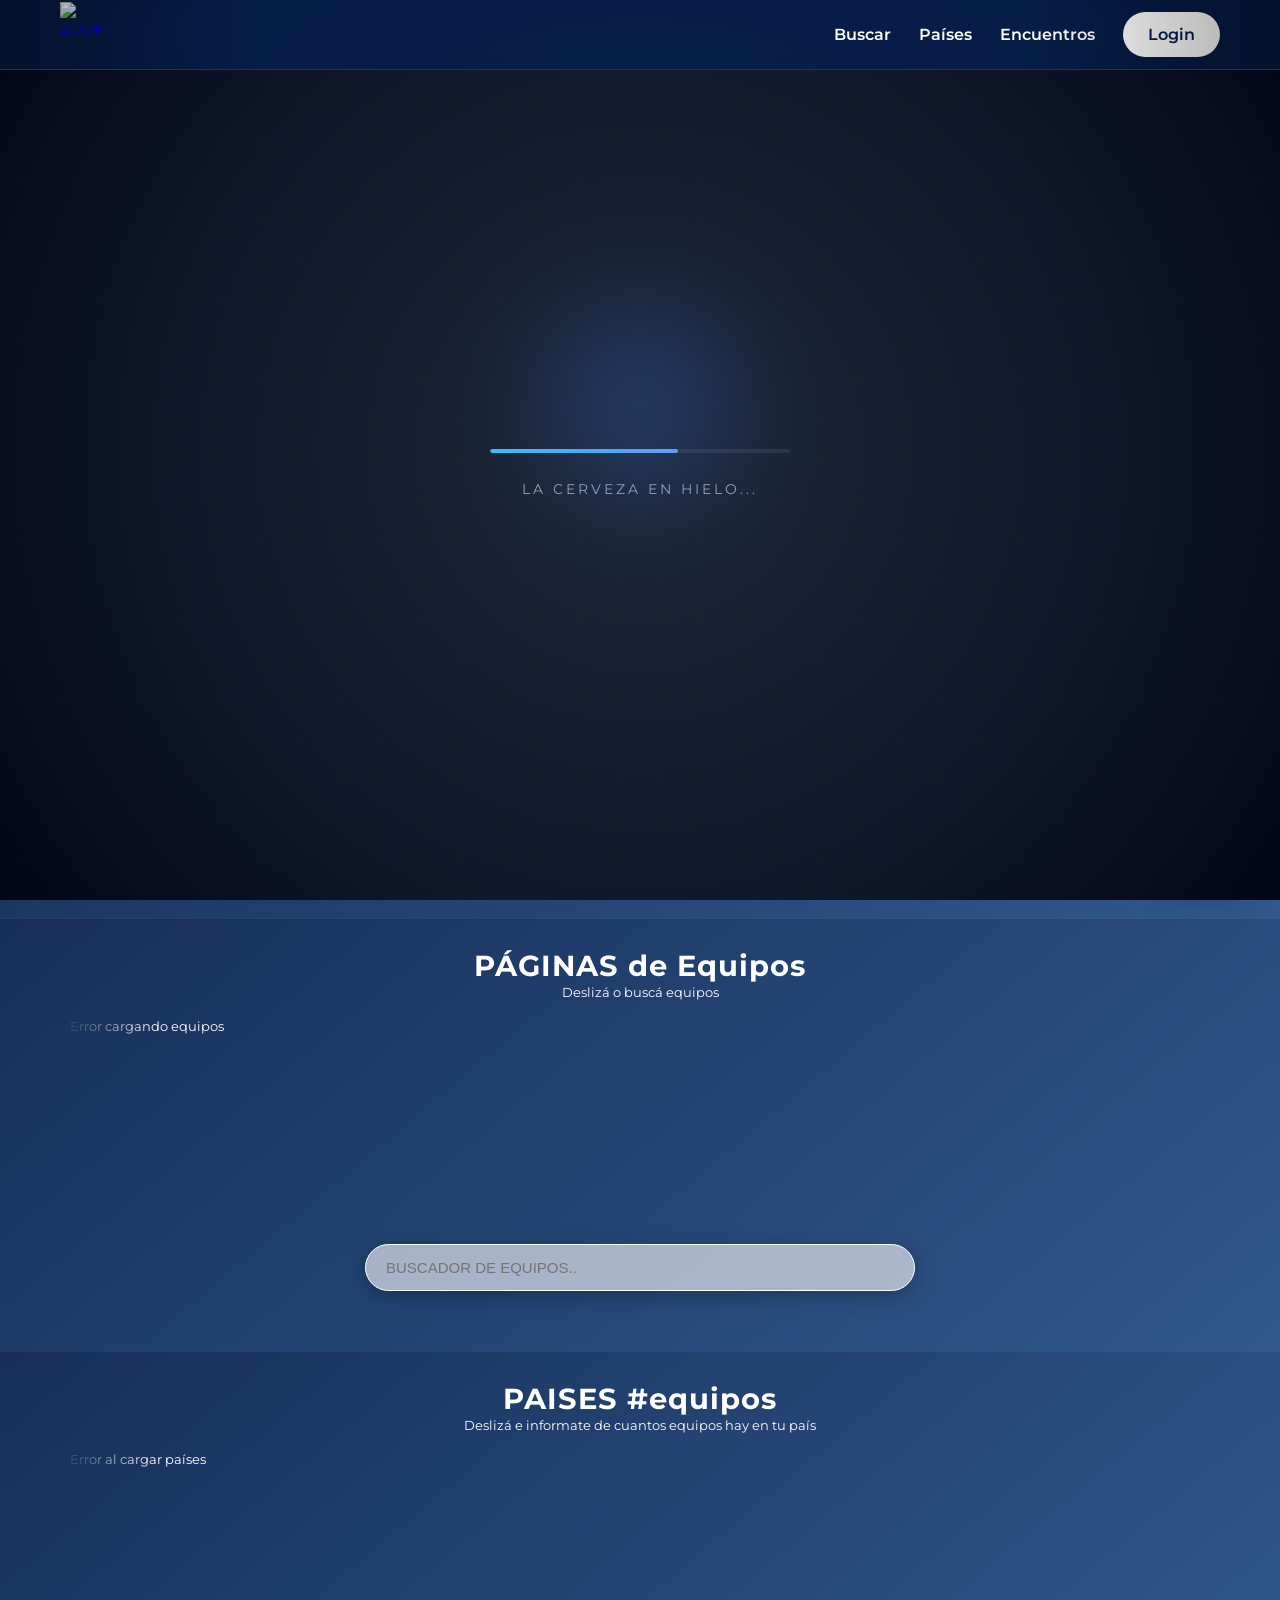
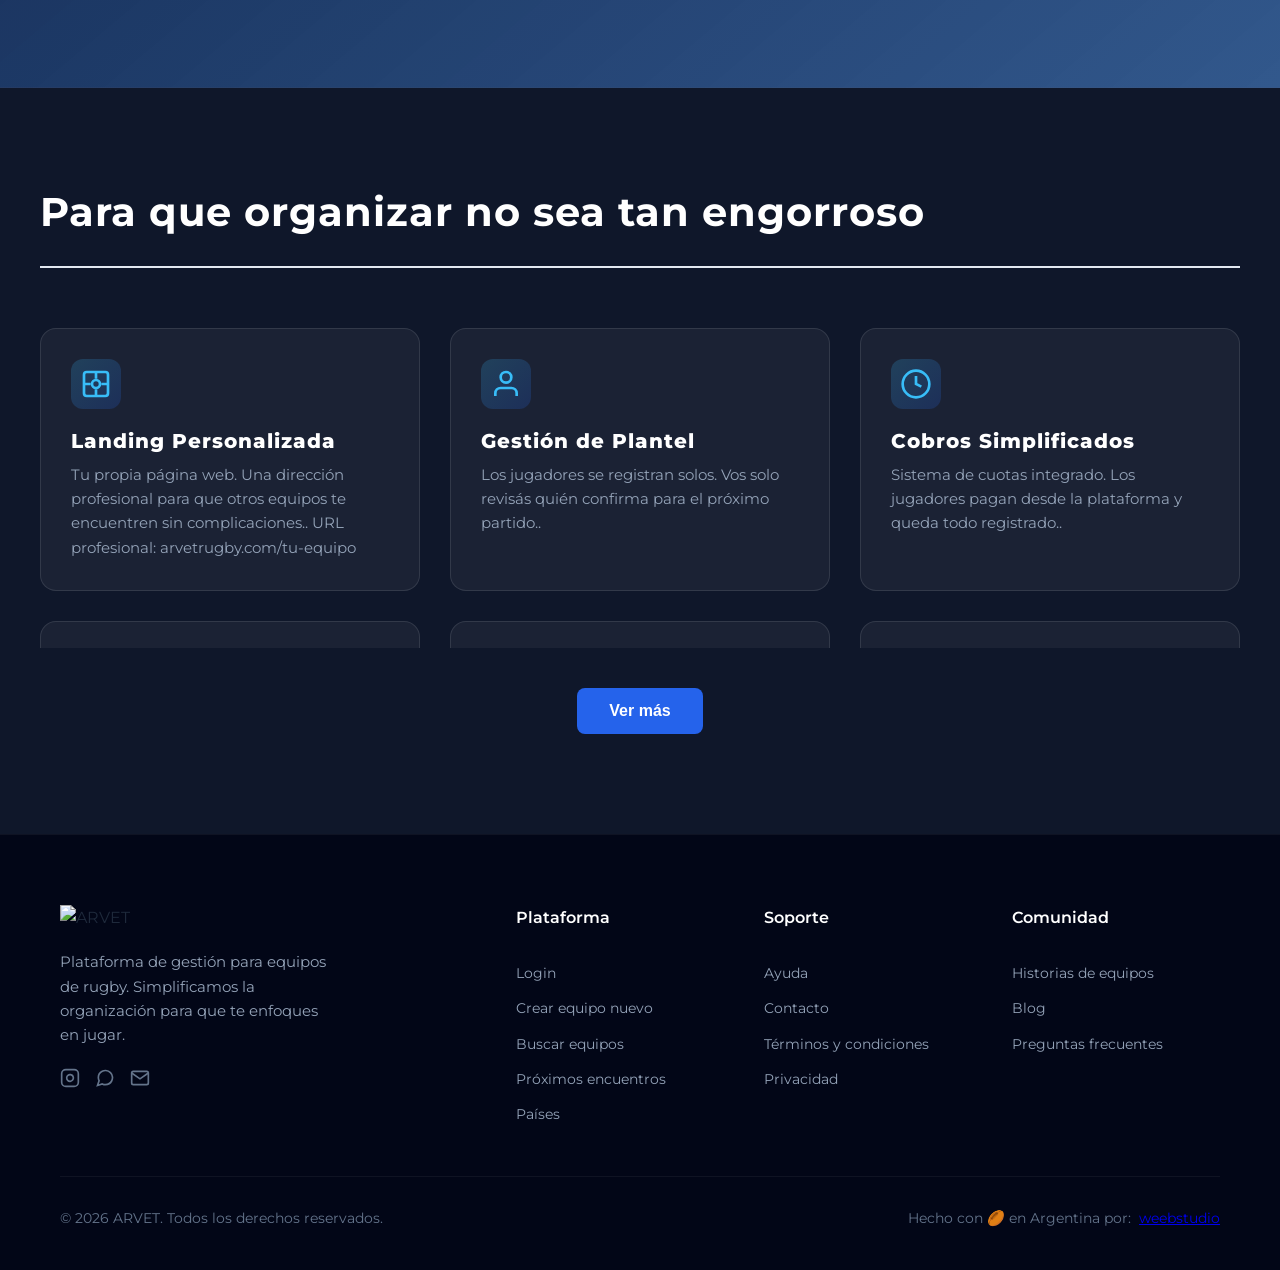
==== commit 5cbc793f: "Update index.html" ====
--- a/index.html
+++ b/index.html
@@ -275,7 +275,7 @@
     }
     .btn-secondary-large {
         background: rgba(255, 255, 255, 0.1);
-        color: white;
+        color: #38bdf8;
         padding: 16px 32px;
         border-radius: 12px;
         font-weight: 600;
@@ -1439,7 +1439,7 @@
         
         <div class="footer-bottom">
             <p>&copy; 2026 ARVET. Todos los derechos reservados.</p>
-            <p class="footer-made">Hecho con 🏉 en Argentina</p>
+            <p class="footer-made">Hecho con 🏉 en Argentina por:<a href="https://www.weeb.studio" target="_blank" rel="noopener noreferrer">weebstudio</a></p>
         </div>
     </div>
 </footer>
@@ -1789,65 +1789,30 @@
 </style>
 
 <script>
-let deferredPrompt;
-let promptFired = false;
-
-// Capturar el evento beforeinstallprompt
-window.addEventListener('beforeinstallprompt', (e) => {
-    e.preventDefault();
-    deferredPrompt = e;
-    promptFired = true;
-    mostrarBoton();
-});
-
-// Mostrar botón si cumple condiciones
-function mostrarBoton() {
-    const yaInstalada = window.matchMedia('(display-mode: standalone)').matches || window.navigator.standalone === true;
-    const esIOS = /iPad|iPhone|iPod/.test(navigator.userAgent) && !window.MSStream;
-    
-    // Mostrar si: hay prompt disponible O es iOS (que no tiene prompt pero sí "Add to Home")
-    if (!yaInstalada && (promptFired || esIOS)) {
-        document.getElementById('btnInstalar').style.display = 'block';
-    }
-}
-
-// Click en el botón
-document.getElementById('btnInstalar').addEventListener('click', async () => {
-    const esIOS = /iPad|iPhone|iPod/.test(navigator.userAgent) && !window.MSStream;
-    
-    if (esIOS) {
-        // En iOS mostrar instrucciones
-        alert('Para instalar en iPhone:\n1. Tocá el botón Compartir (📤)\n2. Seleccioná "Agregar a pantalla de inicio"');
-        return;
-    }
-    
-    if (!deferredPrompt) {
-        // Si no hay prompt, intentar recargar para que aparezca
-        alert('Para instalar:\nChrome → Menú (⋮) → "Agregar a pantalla de inicio"');
-        return;
-    }
-    
-    deferredPrompt.prompt();
-    const { outcome } = await deferredPrompt.userChoice;
-    
-    if (outcome === 'accepted') {
-        document.getElementById('btnInstalar').style.display = 'none';
-    }
-    deferredPrompt = null;
-});
-
-// Ocultar cuando se instaló
-window.addEventListener('appinstalled', () => {
-    document.getElementById('btnInstalar').style.display = 'none';
-    deferredPrompt = null;
-});
-
-// Verificar al cargar
-setTimeout(mostrarBoton, 1000);
-
-// Si ya está instalada, ocultar
-if (window.matchMedia('(display-mode: standalone)').matches) {
-    document.getElementById('btnInstalar').style.display = 'none';
+function copiarLink(tipo) {
+    const currentUser = JSON.parse(localStorage.getItem('arvet_user') || '{}');
+    const equipoId = currentUser.equipoId || '';
+    const slug = currentUser.slug || equipoId;
+
+    const links = {
+        registro: `https://www.arvetrugby.com/registro-jugador.html?equipo=${equipoId}`,
+        web: `https://www.arvetrugby.com/${slug}`
+    };
+
+    const link = links[tipo];
+    if (!link) return;
+
+    navigator.clipboard.writeText(link).then(() => {
+        showMsg('✅ Link copiado en portapapeles, compartilo por WhatsApp', 'success');
+    }).catch(() => {
+        const textarea = document.createElement('textarea');
+        textarea.value = link;
+        document.body.appendChild(textarea);
+        textarea.select();
+        document.execCommand('copy');
+        document.body.removeChild(textarea);
+        showMsg('✅ Link copiado en portapapeles, compartilo por WhatsApp', 'success');
+    });
 }
 </script>
 </body>
